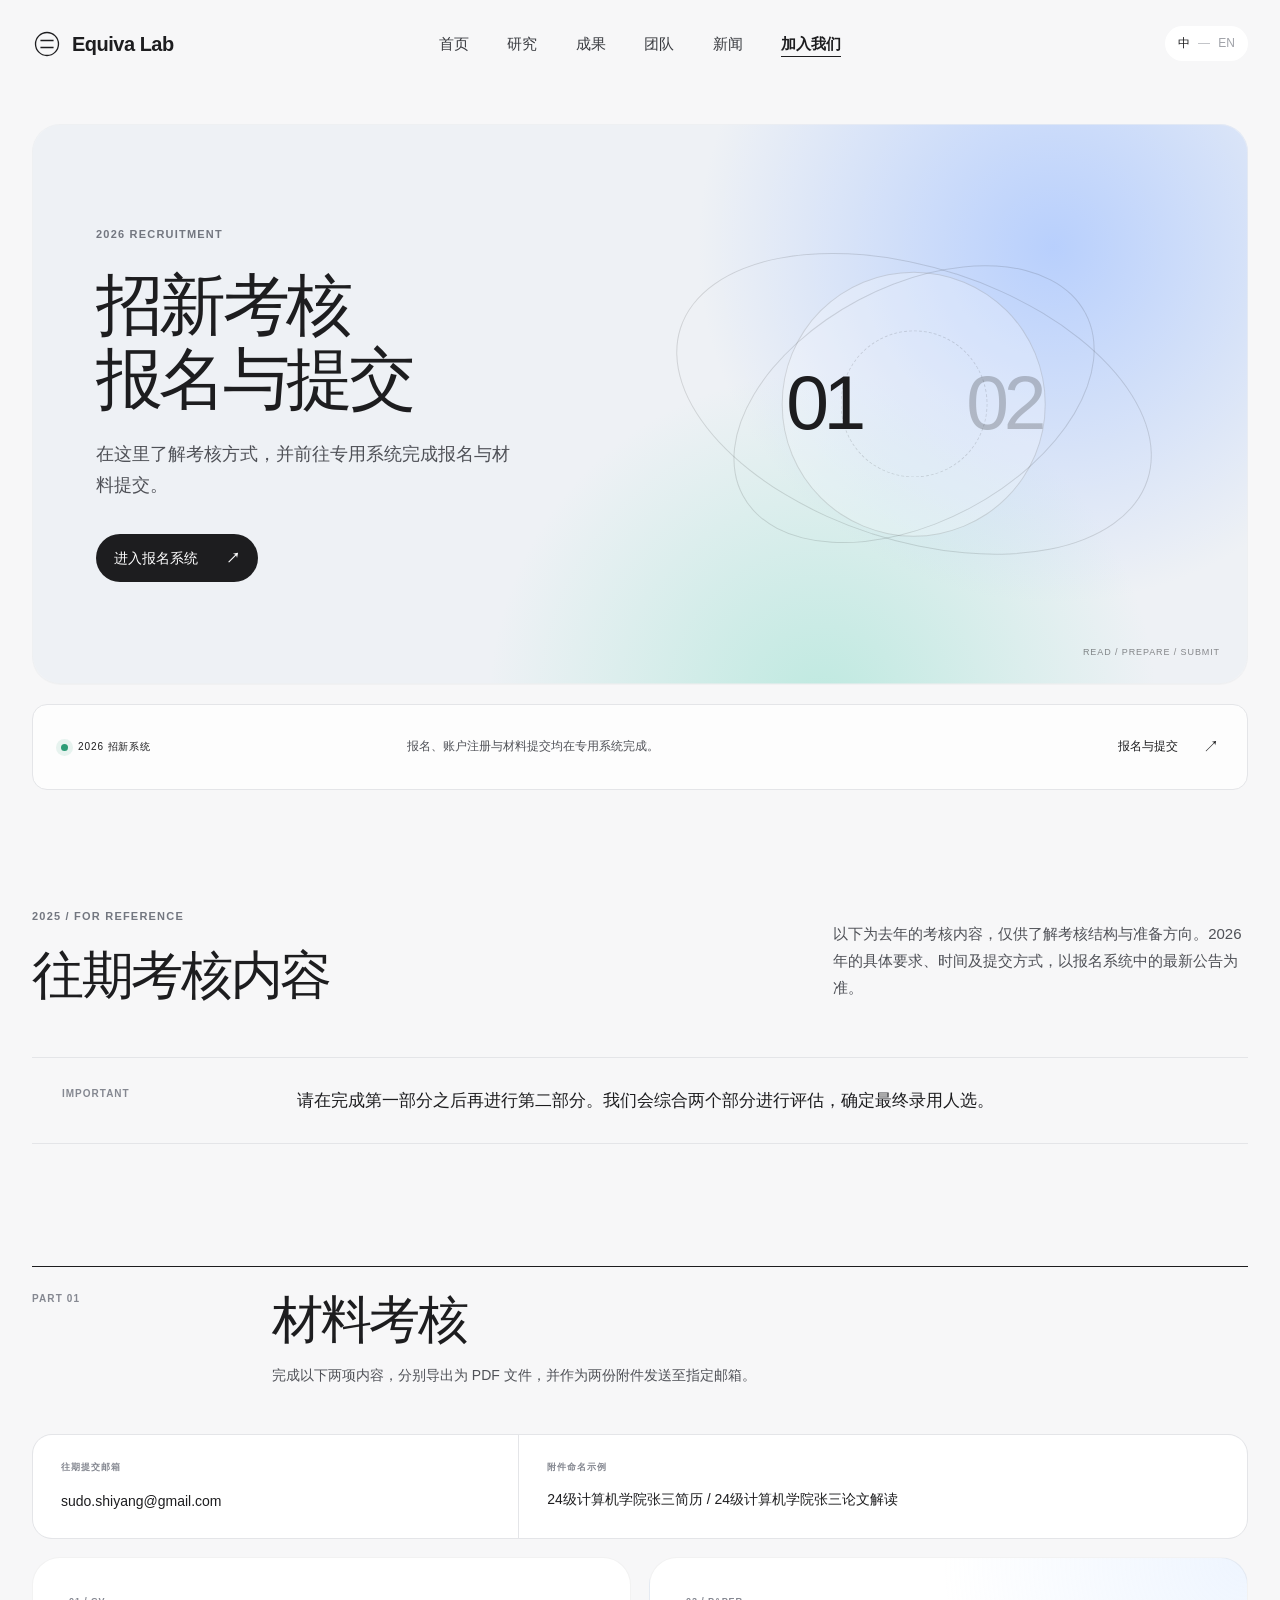
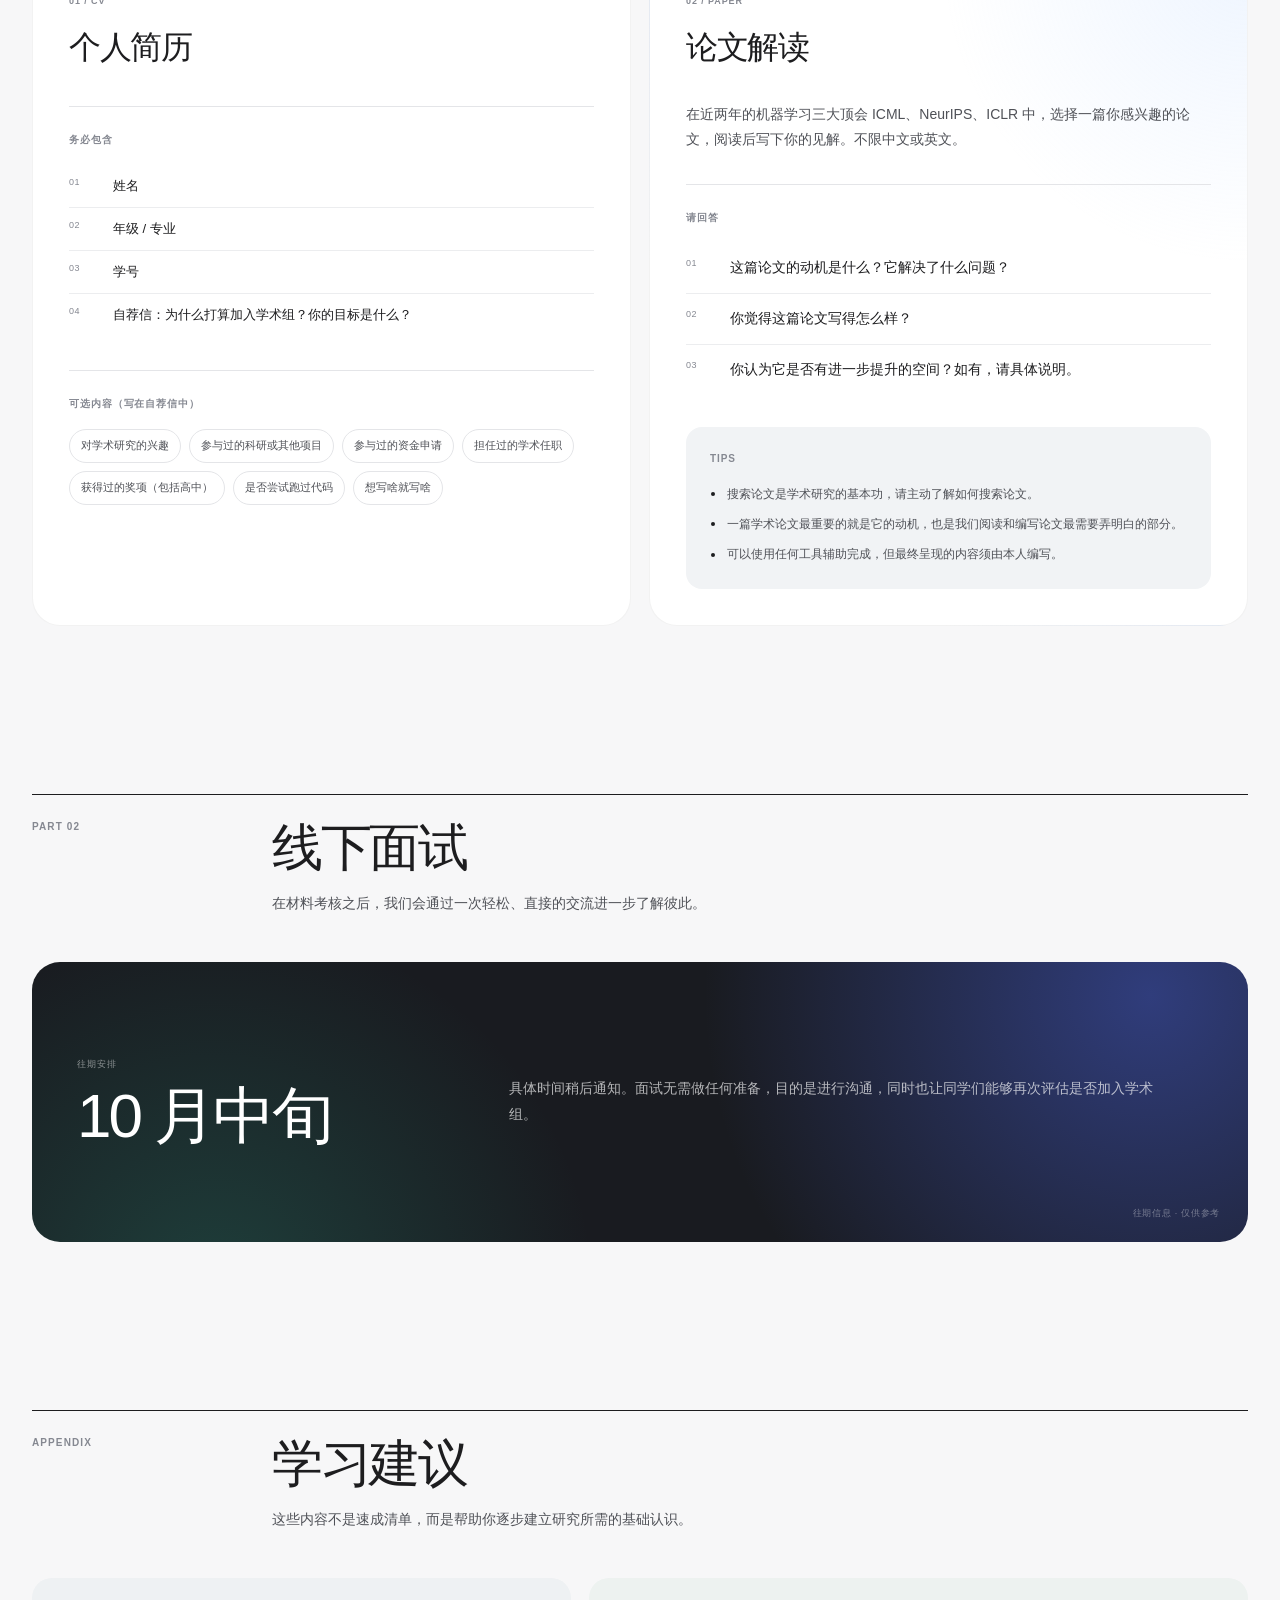
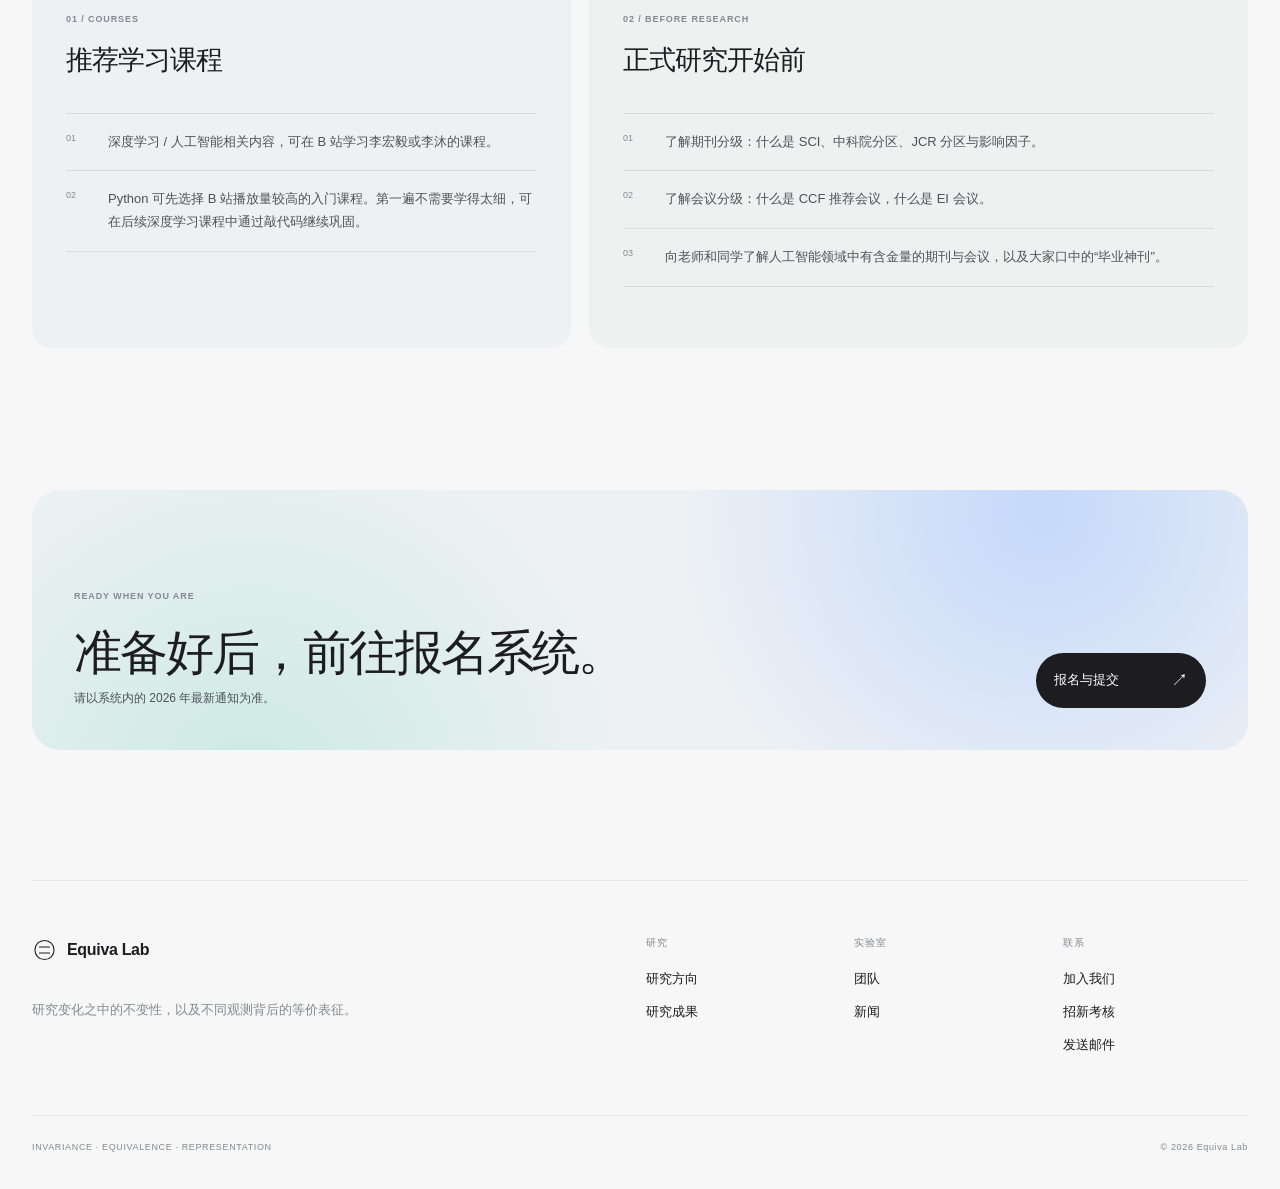
==== assessment.html @ f7595122 "Add recruitment assessment and submission portal" ====
<!doctype html>
<html lang="zh-CN">
  <head>
    <meta charset="UTF-8" />
    <meta name="viewport" content="width=device-width, initial-scale=1.0" />
    <meta name="description" content="Equiva Lab 2026 招新考核说明、报名与材料提交入口。" />
    <meta name="theme-color" content="#f7f7f8" />
    <title>招新考核 — Equiva Lab</title>
    <link rel="icon" href="assets/favicon.svg" type="image/svg+xml" />
    <link rel="stylesheet" href="styles.css" />
    <noscript><style>.reveal{opacity:1!important;transform:none!important}</style></noscript>
  </head>
  <body data-page="join">
    <a class="skip-link" href="#main">跳至主要内容</a>
    <header class="site-header" data-header>
      <a class="brand" href="index.html" aria-label="Equiva Lab 首页"><svg class="brand-mark" viewBox="0 0 32 32" aria-hidden="true"><circle cx="16" cy="16" r="12.25"></circle><path d="M9 12.25h14M9 19.75h14"></path></svg><span>Equiva Lab</span></a>
      <button class="menu-toggle" type="button" aria-label="打开菜单" aria-expanded="false" data-menu-toggle><span></span><span></span></button>
      <nav class="site-nav" aria-label="主导航" data-nav>
        <a href="index.html" data-page-link="home" data-i18n="nav.home">首页</a><a href="index.html#research" data-page-link="research" data-i18n="nav.research">研究</a><a href="results.html" data-page-link="results" data-i18n="nav.results">成果</a><a href="team.html" data-page-link="team" data-i18n="nav.people">团队</a><a href="news.html" data-page-link="news" data-i18n="nav.news">新闻</a><a href="join.html" data-page-link="join" data-i18n="nav.join">加入我们</a>
      </nav>
      <button class="language-toggle" type="button" aria-label="Switch to English" data-language-toggle><span class="is-active">中</span><i></i><span>EN</span></button>
    </header>

    <main class="subpage assessment-page" id="main">
      <section class="page-hero page-shell assessment-hero">
        <div class="page-hero-copy reveal">
          <p class="page-kicker">2026 RECRUITMENT</p>
          <h1 class="split-title"><span data-zh="招新考核" data-en="Recruitment">招新考核</span><span data-zh="报名与提交" data-en="assessment">报名与提交</span></h1>
          <p data-zh="在这里了解考核方式，并前往专用系统完成报名与材料提交。" data-en="Review the assessment process here, then use the dedicated system to register and submit your materials.">在这里了解考核方式，并前往专用系统完成报名与材料提交。</p>
          <a class="page-primary-button assessment-primary-button" href="https://review.su-do.cn/" target="_blank" rel="noopener noreferrer"><span data-zh="进入报名系统" data-en="Open submission system">进入报名系统</span><b>↗</b></a>
        </div>
        <div class="page-hero-art assessment-art" aria-hidden="true">
          <div class="assessment-orbit"><i></i><i></i><strong>01</strong><b>02</b></div>
          <span>READ / PREPARE / SUBMIT</span>
        </div>
      </section>

      <section class="assessment-status page-shell reveal" aria-label="报名状态">
        <div><span class="status-dot" aria-hidden="true"></span><b data-zh="2026 招新系统" data-en="2026 recruitment system">2026 招新系统</b></div>
        <p data-zh="报名、账户注册与材料提交均在专用系统完成。" data-en="Registration, account creation, and material submission are handled in the dedicated system.">报名、账户注册与材料提交均在专用系统完成。</p>
        <a href="https://review.su-do.cn/" target="_blank" rel="noopener noreferrer"><span data-zh="报名与提交" data-en="Register & submit">报名与提交</span><b>↗</b></a>
      </section>

      <section class="page-section page-shell assessment-intro" id="past-assessment">
        <div class="page-section-heading reveal">
          <div>
            <p class="page-kicker">2025 / FOR REFERENCE</p>
            <h2 data-zh="往期考核内容" data-en="Previous assessment brief">往期考核内容</h2>
          </div>
          <p data-zh="以下为去年的考核内容，仅供了解考核结构与准备方向。2026 年的具体要求、时间及提交方式，以报名系统中的最新公告为准。" data-en="The brief below is from last year and is provided only as a reference for the structure and preparation. For 2026 requirements, dates, and submission methods, follow the latest notice in the submission system.">以下为去年的考核内容，仅供了解考核结构与准备方向。2026 年的具体要求、时间及提交方式，以报名系统中的最新公告为准。</p>
        </div>
        <div class="assessment-note reveal">
          <span>IMPORTANT</span>
          <p data-zh="请在完成第一部分之后再进行第二部分。我们会综合两个部分进行评估，确定最终录用人选。" data-en="Please complete Part I before proceeding to Part II. We will assess both parts together to determine the final admissions.">请在完成第一部分之后再进行第二部分。我们会综合两个部分进行评估，确定最终录用人选。</p>
        </div>
      </section>

      <section class="assessment-part page-shell" aria-labelledby="part-one-title">
        <header class="assessment-part-heading reveal">
          <span>PART 01</span>
          <div>
            <h2 id="part-one-title" data-zh="材料考核" data-en="Written materials">材料考核</h2>
            <p data-zh="完成以下两项内容，分别导出为 PDF 文件，并作为两份附件发送至指定邮箱。" data-en="Complete both items, export each as a PDF, and send them as two separate attachments to the specified email address.">完成以下两项内容，分别导出为 PDF 文件，并作为两份附件发送至指定邮箱。</p>
          </div>
        </header>

        <div class="submission-spec reveal">
          <div>
            <span data-zh="往期提交邮箱" data-en="Previous submission email">往期提交邮箱</span>
            <a href="mailto:sudo.shiyang@gmail.com">sudo.shiyang@gmail.com</a>
          </div>
          <div>
            <span data-zh="附件命名示例" data-en="Example filenames">附件命名示例</span>
            <p data-zh="24级计算机学院张三简历 / 24级计算机学院张三论文解读" data-en="Class of 2024 · School of Computer Science · Zhang San · CV / Paper Review">24级计算机学院张三简历 / 24级计算机学院张三论文解读</p>
          </div>
        </div>

        <div class="assessment-card-grid">
          <article class="assessment-card reveal">
            <header><span>01 / CV</span><h3 data-zh="个人简历" data-en="Curriculum vitae">个人简历</h3></header>
            <div class="assessment-card-section">
              <h4 data-zh="务必包含" data-en="Required">务必包含</h4>
              <ol class="numbered-list">
                <li><span>01</span><p data-zh="姓名" data-en="Name">姓名</p></li>
                <li><span>02</span><p data-zh="年级 / 专业" data-en="Year / Major">年级 / 专业</p></li>
                <li><span>03</span><p data-zh="学号" data-en="Student ID">学号</p></li>
                <li><span>04</span><p data-zh="自荐信：为什么打算加入学术组？你的目标是什么？" data-en="Personal statement: Why do you want to join the research group, and what is your goal?">自荐信：为什么打算加入学术组？你的目标是什么？</p></li>
              </ol>
            </div>
            <div class="assessment-card-section optional-section">
              <h4 data-zh="可选内容（写在自荐信中）" data-en="Optional topics for the statement">可选内容（写在自荐信中）</h4>
              <ul class="compact-list">
                <li data-zh="对学术研究的兴趣" data-en="Your interest in academic research">对学术研究的兴趣</li>
                <li data-zh="参与过的科研或其他项目" data-en="Research or other projects you have joined">参与过的科研或其他项目</li>
                <li data-zh="参与过的资金申请" data-en="Funding applications you have participated in">参与过的资金申请</li>
                <li data-zh="担任过的学术任职" data-en="Academic roles you have held">担任过的学术任职</li>
                <li data-zh="获得过的奖项（包括高中）" data-en="Awards received, including in high school">获得过的奖项（包括高中）</li>
                <li data-zh="是否尝试跑过代码" data-en="Whether you have tried running code">是否尝试跑过代码</li>
                <li data-zh="想写啥就写啥" data-en="Anything else you would like to add">想写啥就写啥</li>
              </ul>
            </div>
          </article>

          <article class="assessment-card assessment-card-paper reveal">
            <header><span>02 / PAPER</span><h3 data-zh="论文解读" data-en="Paper review">论文解读</h3></header>
            <p class="assessment-lead" data-zh="在近两年的机器学习三大顶会 ICML、NeurIPS、ICLR 中，选择一篇你感兴趣的论文，阅读后写下你的见解。不限中文或英文。" data-en="Choose a paper that interests you from ICML, NeurIPS, or ICLR within the past two years. Read it and write your own reflections in either Chinese or English.">在近两年的机器学习三大顶会 ICML、NeurIPS、ICLR 中，选择一篇你感兴趣的论文，阅读后写下你的见解。不限中文或英文。</p>
            <div class="assessment-card-section">
              <h4 data-zh="请回答" data-en="Questions to address">请回答</h4>
              <ol class="numbered-list questions-list">
                <li><span>01</span><p data-zh="这篇论文的动机是什么？它解决了什么问题？" data-en="What motivates the paper, and what problem does it address?">这篇论文的动机是什么？它解决了什么问题？</p></li>
                <li><span>02</span><p data-zh="你觉得这篇论文写得怎么样？" data-en="How well do you think the paper is written?">你觉得这篇论文写得怎么样？</p></li>
                <li><span>03</span><p data-zh="你认为它是否有进一步提升的空间？如有，请具体说明。" data-en="Do you see room for further improvement? If so, explain.">你认为它是否有进一步提升的空间？如有，请具体说明。</p></li>
              </ol>
            </div>
            <div class="assessment-tips">
              <h4>TIPS</h4>
              <ul class="plain-list">
                <li data-zh="搜索论文是学术研究的基本功，请主动了解如何搜索论文。" data-en="Literature search is a fundamental research skill; learn how to find papers effectively.">搜索论文是学术研究的基本功，请主动了解如何搜索论文。</li>
                <li data-zh="一篇学术论文最重要的就是它的动机，也是我们阅读和编写论文最需要弄明白的部分。" data-en="Motivation is the most important part of a paper and should be understood clearly when reading and writing.">一篇学术论文最重要的就是它的动机，也是我们阅读和编写论文最需要弄明白的部分。</li>
                <li data-zh="可以使用任何工具辅助完成，但最终呈现的内容须由本人编写。" data-en="You may use any tools for assistance, but the final submitted content must be written by you.">可以使用任何工具辅助完成，但最终呈现的内容须由本人编写。</li>
              </ul>
            </div>
          </article>
        </div>
      </section>

      <section class="assessment-part interview-part page-shell" aria-labelledby="part-two-title">
        <header class="assessment-part-heading reveal">
          <span>PART 02</span>
          <div>
            <h2 id="part-two-title" data-zh="线下面试" data-en="In-person interview">线下面试</h2>
            <p data-zh="在材料考核之后，我们会通过一次轻松、直接的交流进一步了解彼此。" data-en="After the written assessment, we will get to know each other through a relaxed and direct conversation.">在材料考核之后，我们会通过一次轻松、直接的交流进一步了解彼此。</p>
          </div>
        </header>
        <div class="interview-panel reveal">
          <div class="interview-time"><span data-zh="往期安排" data-en="Previous schedule">往期安排</span><strong data-zh="10 月中旬" data-en="Mid-October">10 月中旬</strong></div>
          <p data-zh="具体时间稍后通知。面试无需做任何准备，目的是进行沟通，同时也让同学们能够再次评估是否加入学术组。" data-en="The exact time was announced later. No preparation was required; the goal was to have a conversation and allow applicants to reconsider whether the research group was right for them.">具体时间稍后通知。面试无需做任何准备，目的是进行沟通，同时也让同学们能够再次评估是否加入学术组。</p>
          <span class="reference-tag" data-zh="往期信息 · 仅供参考" data-en="Previous information · For reference only">往期信息 · 仅供参考</span>
        </div>
      </section>

      <section class="assessment-part appendix-part page-shell" aria-labelledby="appendix-title">
        <header class="assessment-part-heading reveal">
          <span>APPENDIX</span>
          <div>
            <h2 id="appendix-title" data-zh="学习建议" data-en="Learning suggestions">学习建议</h2>
            <p data-zh="这些内容不是速成清单，而是帮助你逐步建立研究所需的基础认识。" data-en="These are not a crash-course checklist, but suggestions for gradually building the foundations needed for research.">这些内容不是速成清单，而是帮助你逐步建立研究所需的基础认识。</p>
          </div>
        </header>
        <div class="appendix-grid">
          <article class="appendix-card reveal">
            <span>01 / COURSES</span>
            <h3 data-zh="推荐学习课程" data-en="Recommended courses">推荐学习课程</h3>
            <ol>
              <li><b>01</b><p data-zh="深度学习 / 人工智能相关内容，可在 B 站学习李宏毅或李沐的课程。" data-en="For deep learning and AI, consider courses by Hung-yi Lee or Mu Li on Bilibili.">深度学习 / 人工智能相关内容，可在 B 站学习李宏毅或李沐的课程。</p></li>
              <li><b>02</b><p data-zh="Python 可先选择 B 站播放量较高的入门课程。第一遍不需要学得太细，可在后续深度学习课程中通过敲代码继续巩固。" data-en="For Python, start with a popular introductory course on Bilibili. You do not need every detail on the first pass; reinforce it later by coding alongside a deep learning course.">Python 可先选择 B 站播放量较高的入门课程。第一遍不需要学得太细，可在后续深度学习课程中通过敲代码继续巩固。</p></li>
            </ol>
          </article>
          <article class="appendix-card reveal">
            <span>02 / BEFORE RESEARCH</span>
            <h3 data-zh="正式研究开始前" data-en="Before starting research">正式研究开始前</h3>
            <ol>
              <li><b>01</b><p data-zh="了解期刊分级：什么是 SCI、中科院分区、JCR 分区与影响因子。" data-en="Learn journal classifications: SCI, CAS journal ranking, JCR quartiles, and impact factor.">了解期刊分级：什么是 SCI、中科院分区、JCR 分区与影响因子。</p></li>
              <li><b>02</b><p data-zh="了解会议分级：什么是 CCF 推荐会议，什么是 EI 会议。" data-en="Learn conference classifications: CCF-recommended conferences and EI-indexed conferences.">了解会议分级：什么是 CCF 推荐会议，什么是 EI 会议。</p></li>
              <li><b>03</b><p data-zh="向老师和同学了解人工智能领域中有含金量的期刊与会议，以及大家口中的“毕业神刊”。" data-en="Ask teachers and peers which AI journals and conferences are considered substantive, and understand what people informally call easy publication venues.">向老师和同学了解人工智能领域中有含金量的期刊与会议，以及大家口中的“毕业神刊”。</p></li>
            </ol>
          </article>
        </div>
      </section>

      <section class="assessment-final page-shell reveal">
        <div>
          <span>READY WHEN YOU ARE</span>
          <h2 data-zh="准备好后，前往报名系统。" data-en="When ready, continue to the submission system.">准备好后，前往报名系统。</h2>
          <p data-zh="请以系统内的 2026 年最新通知为准。" data-en="Please follow the latest 2026 notice in the system.">请以系统内的 2026 年最新通知为准。</p>
        </div>
        <a href="https://review.su-do.cn/" target="_blank" rel="noopener noreferrer"><span data-zh="报名与提交" data-en="Register & submit">报名与提交</span><b>↗</b></a>
      </section>
    </main>

    <footer class="site-footer subpage-footer" data-site-footer></footer>
    <script src="app.js"></script>
  </body>
</html>
---- styles.css ----
:root {
  --page: #f7f7f8;
  --surface: #ffffff;
  --surface-soft: #f0f2f4;
  --ink: #1d1d1f;
  --text: #4f5157;
  --muted: #858891;
  --line: #e4e5e8;
  --blue: #3c56f4;
  --max-width: 1280px;
  --radius-lg: 28px;
  --radius-md: 20px;
  --card-border: rgba(29, 29, 31, 0.055);
  --card-shadow: 0 18px 48px rgba(43, 55, 73, 0.08);
  --header-height: 88px;
  --ease: cubic-bezier(0.22, 1, 0.36, 1);
}

* {
  box-sizing: border-box;
}

html {
  scroll-behavior: smooth;
  background: var(--page);
}

body {
  margin: 0;
  overflow-x: hidden;
  color: var(--ink);
  background: var(--page);
  font-family: Inter, "Helvetica Neue", "PingFang SC", "PingFang TC", "Microsoft YaHei", sans-serif;
  font-size: 16px;
  font-weight: 400;
  line-height: 1.6;
  font-feature-settings: "kern" 1;
  -webkit-font-smoothing: antialiased;
}

body.menu-open {
  overflow: hidden;
}

::selection {
  color: #fff;
  background: var(--blue);
}

a {
  color: inherit;
  text-decoration: none;
}

button {
  color: inherit;
  font: inherit;
}

[id] {
  scroll-margin-top: 76px;
}

.skip-link {
  position: fixed;
  z-index: 1000;
  top: 12px;
  left: 12px;
  padding: 9px 14px;
  border-radius: 8px;
  color: #fff;
  background: var(--ink);
  transform: translateY(-160%);
  transition: transform 0.2s ease;
}

.skip-link:focus {
  transform: translateY(0);
}

.site-header {
  position: fixed;
  z-index: 100;
  top: 0;
  left: 0;
  width: 100%;
  height: var(--header-height);
  display: grid;
  grid-template-columns: 1fr auto 1fr;
  align-items: center;
  padding-inline: max(32px, calc((100vw - var(--max-width)) / 2));
  border-bottom: 1px solid transparent;
  transition: height 0.3s ease, background 0.3s ease, border-color 0.3s ease;
}

.site-header.is-scrolled {
  height: 72px;
  border-color: rgba(228, 229, 232, 0.8);
  background: rgba(247, 247, 248, 0.9);
  backdrop-filter: blur(18px);
}

.brand {
  justify-self: start;
  display: inline-flex;
  align-items: center;
  gap: 10px;
  font-size: 20px;
  font-weight: 600;
  letter-spacing: -0.025em;
}

.brand-mark {
  width: 30px;
  height: 30px;
  fill: none;
  stroke: currentColor;
  stroke-width: 1.4;
  transition: transform 0.55s var(--ease);
}

.brand:hover .brand-mark {
  transform: rotate(180deg);
}

.site-nav {
  justify-self: center;
  display: flex;
  align-items: center;
  gap: clamp(28px, 3vw, 48px);
}

.site-nav a {
  position: relative;
  padding: 9px 0;
  color: #383a3f;
  font-size: 15px;
  line-height: 1;
}

.site-nav a::after {
  position: absolute;
  right: 0;
  bottom: 3px;
  left: 0;
  height: 1px;
  background: currentColor;
  content: "";
  transform: scaleX(0);
  transform-origin: right;
  transition: transform 0.35s var(--ease);
}

.site-nav a:hover::after,
.site-nav a:focus-visible::after {
  transform: scaleX(1);
  transform-origin: left;
}

.site-nav a.is-active {
  color: var(--ink);
  font-weight: 600;
}

.site-nav a.is-active::after {
  transform: scaleX(1);
  transform-origin: left;
}

.language-toggle {
  justify-self: end;
  display: flex;
  align-items: center;
  gap: 8px;
  padding: 8px 13px;
  border: 0;
  border-radius: 999px;
  background: #fff;
  cursor: pointer;
  font-size: 12px;
}

.language-toggle span {
  color: #a1a3a9;
  transition: color 0.2s ease;
}

.language-toggle span.is-active {
  color: var(--ink);
}

.language-toggle i {
  width: 12px;
  height: 1px;
  background: #c3c5c9;
}

.menu-toggle {
  display: none;
}

.hero {
  position: relative;
  width: min(calc(100% - 64px), var(--max-width));
  min-height: 640px;
  display: grid;
  margin: 0 auto;
  padding-top: calc(var(--header-height) + 36px);
}

.hero-copy,
.hero-visual {
  grid-area: 1 / 1;
}

.hero-copy {
  z-index: 3;
  width: 50%;
  align-self: center;
  padding: 68px 0 58px 64px;
}

.hero-visual {
  position: relative;
  min-height: 560px;
  overflow: hidden;
  border-radius: var(--radius-lg);
  background:
    radial-gradient(circle at var(--mx, 82%) var(--my, 18%), rgba(172, 205, 255, 0.76), transparent 34%),
    radial-gradient(circle at 63% 78%, rgba(177, 246, 228, 0.72), transparent 32%),
    linear-gradient(125deg, #edf1f5 0%, #e8eef5 44%, #dfe8f4 100%);
  box-shadow: inset 0 0 0 1px rgba(255, 255, 255, 0.46);
}

.hero-visual::before {
  position: absolute;
  z-index: 0;
  top: -30%;
  right: -10%;
  width: 58%;
  aspect-ratio: 1;
  border: 1px solid rgba(255, 255, 255, 0.7);
  border-radius: 28%;
  box-shadow: 0 0 80px rgba(118, 173, 255, 0.2);
  content: "";
  transform: rotate(28deg);
}

.hero-visual::after {
  position: absolute;
  z-index: 0;
  right: 10%;
  bottom: -38%;
  width: 48%;
  aspect-ratio: 1;
  border-radius: 50%;
  background: rgba(255, 255, 255, 0.28);
  filter: blur(2px);
  content: "";
}

.eyebrow,
.section-index {
  margin: 0;
  color: #6f737b;
  font-size: 12px;
  font-weight: 600;
  letter-spacing: 0.11em;
}

.hero-title {
  max-width: 610px;
  margin: 24px 0 0;
  font-size: clamp(48px, 4.5vw, 64px);
  font-weight: 500;
  letter-spacing: -0.05em;
  line-height: 1.12;
}

.hero-title span,
.display-heading span,
.contact h2 span {
  font-weight: inherit;
}

.hero-intro {
  max-width: 500px;
  margin: 26px 0 0;
  color: var(--text);
  font-size: 18px;
  line-height: 1.7;
}

.hero-actions {
  margin-top: 34px;
}

.text-link {
  display: inline-flex;
  align-items: center;
  gap: 22px;
  font-size: 14px;
  font-weight: 500;
}

.text-link svg {
  width: 18px;
  fill: none;
  stroke: currentColor;
  stroke-width: 1.4;
  transition: transform 0.35s var(--ease);
}

.text-link:hover svg {
  transform: translateX(4px);
}

.hero .text-link {
  min-width: 172px;
  justify-content: space-between;
  padding: 14px 20px;
  border-radius: 999px;
  color: #fff;
  background: var(--ink);
  transition: transform 0.3s var(--ease), background 0.3s ease;
}

.hero .text-link:hover {
  background: #32343a;
  transform: translateY(-2px);
}

#equivalence-canvas {
  position: absolute;
  z-index: 1;
  inset: 0 0 0 43%;
  width: 57%;
  height: 100%;
}

.visual-axis {
  position: absolute;
  z-index: 2;
  top: 30px;
  display: flex;
  align-items: center;
  gap: 9px;
  color: rgba(29, 29, 31, 0.55);
  font-size: 9px;
  letter-spacing: 0.08em;
}

.visual-axis i {
  display: block;
  width: 22px;
  height: 1px;
  background: currentColor;
}

.axis-left { left: 54%; }
.axis-right { right: 28px; }

.visual-core {
  position: absolute;
  z-index: 2;
  top: 51%;
  left: 72%;
  width: 142px;
  aspect-ratio: 1;
  display: flex;
  flex-direction: column;
  align-items: center;
  justify-content: center;
  gap: 8px;
  border: 1px solid rgba(29, 29, 31, 0.18);
  border-radius: 50%;
  background: rgba(255, 255, 255, 0.72);
  box-shadow: 0 12px 40px rgba(62, 79, 103, 0.08);
  transform: translate(-50%, -50%);
  backdrop-filter: blur(12px);
}

.visual-core::before {
  position: absolute;
  inset: 8px;
  border: 1px dashed rgba(29, 29, 31, 0.13);
  border-radius: inherit;
  content: "";
  animation: rotate 24s linear infinite;
}

.core-symbol {
  font-size: 45px;
  font-weight: 300;
  line-height: 0.75;
}

.core-label {
  font-size: 8px;
  letter-spacing: 0.14em;
}

.visual-caption {
  position: absolute;
  z-index: 2;
  right: 25px;
  bottom: 22px;
  left: 53%;
  display: flex;
  justify-content: space-between;
  color: rgba(29, 29, 31, 0.52);
  font-size: 10px;
}

.scroll-cue {
  display: none;
}

.section-pad {
  width: min(calc(100% - 64px), var(--max-width));
  margin-right: auto;
  margin-left: auto;
  padding: 112px 0;
}

.statement-grid {
  display: grid;
  grid-template-columns: 1.25fr 0.75fr;
  gap: clamp(64px, 9vw, 150px);
  align-items: end;
  margin-top: 60px;
}

.display-heading {
  max-width: 820px;
  margin: 0;
  font-size: clamp(40px, 4.2vw, 56px);
  font-weight: 500;
  letter-spacing: -0.045em;
  line-height: 1.2;
}

.statement-copy {
  max-width: 500px;
}

.statement-copy p,
.research-intro,
.people-copy > p {
  margin: 0 0 18px;
  color: var(--text);
  font-size: 16px;
  line-height: 1.8;
}

.principle-row {
  display: grid;
  grid-template-columns: repeat(3, 1fr);
  gap: 18px;
  margin-top: 72px;
}

.principle-row > div {
  min-height: 156px;
  display: flex;
  flex-direction: column;
  justify-content: space-between;
  padding: 24px;
  border: 1px solid var(--card-border);
  border-radius: var(--radius-md);
  background: var(--surface);
  transition: transform 0.35s var(--ease), box-shadow 0.35s var(--ease);
}

.principle-row > div:hover {
  box-shadow: 0 12px 32px rgba(43, 55, 73, 0.055);
  transform: translateY(-3px);
}

.principle-row span {
  color: var(--muted);
  font-size: 12px;
}

.principle-row strong {
  font-size: 21px;
  font-weight: 500;
  letter-spacing: -0.025em;
}

.research {
  padding: 72px 64px 64px;
  border-radius: var(--radius-lg);
  color: var(--ink);
  background:
    radial-gradient(circle at 100% 0%, rgba(199, 221, 255, 0.58), transparent 30%),
    linear-gradient(145deg, #edf1f5, #f1f4f6 58%, #e7f0f1);
}

.section-index.light,
.display-heading.light {
  color: inherit;
}

.research-head {
  display: grid;
  grid-template-columns: 1.25fr 0.75fr;
  gap: clamp(64px, 9vw, 150px);
  align-items: end;
  margin: 54px 0 52px;
}

.research-intro {
  margin-bottom: 5px;
}

.research-list {
  display: grid;
  grid-template-columns: repeat(3, 1fr);
  gap: 18px;
}

.research-item {
  position: relative;
  min-height: 390px;
  display: flex;
  flex-direction: column;
  padding: 28px;
  overflow: hidden;
  border: 1px solid var(--card-border);
  border-radius: var(--radius-md);
  outline: none;
  background: rgba(255, 255, 255, 0.9);
  box-shadow: 0 1px 0 rgba(29, 29, 31, 0.03);
  transition: transform 0.38s var(--ease), box-shadow 0.38s var(--ease);
}

.research-item:nth-child(1) {
  background: linear-gradient(145deg, rgba(255, 255, 255, 0.98), #f0f4fa);
}

.research-item:nth-child(2) {
  background: linear-gradient(145deg, rgba(255, 255, 255, 0.98), #edf6f4);
}

.research-item:nth-child(3) {
  background: linear-gradient(145deg, rgba(255, 255, 255, 0.98), #f5f1ed);
}

.research-item::after {
  position: absolute;
  right: -74px;
  bottom: -92px;
  width: 210px;
  aspect-ratio: 1;
  border: 1px solid rgba(80, 91, 108, 0.08);
  border-radius: 50%;
  content: "";
  transition: transform 0.7s var(--ease);
}

.research-item:hover::after {
  transform: scale(1.14);
}

.research-item > *:not(.research-glyph) {
  position: relative;
  z-index: 1;
}

.research-item:hover,
.research-item:focus-visible {
  box-shadow: 0 16px 42px rgba(53, 69, 91, 0.09);
  transform: translateY(-5px);
}

.research-number {
  color: var(--muted);
  font-size: 11px;
  letter-spacing: 0.08em;
}

.research-name {
  margin-top: 46px;
}

.research-name h3 {
  margin: 0 0 8px;
  font-size: 26px;
  font-weight: 500;
  letter-spacing: -0.035em;
  line-height: 1.35;
}

.research-name p {
  margin: 0;
  color: var(--muted);
  font-size: 12px;
  line-height: 1.5;
}

.research-desc {
  max-width: 320px;
  margin: 24px 0 0;
  color: var(--text);
  font-size: 14px;
  line-height: 1.75;
}

.research-glyph {
  position: absolute;
  z-index: 1;
  right: 26px;
  bottom: 24px;
  width: 68px;
  height: 68px;
  color: #777d88;
  transition: transform 0.6s var(--ease);
}

.research-item:hover .research-glyph {
  transform: rotate(22deg);
}

.glyph-orbit {
  border: 1px solid currentColor;
  border-radius: 50%;
}

.glyph-orbit::before {
  position: absolute;
  inset: 10px;
  border: 1px solid currentColor;
  border-radius: 50%;
  content: "";
}

.glyph-orbit i {
  position: absolute;
  top: 50%;
  left: 50%;
  width: 5px;
  height: 5px;
  border-radius: 50%;
  background: currentColor;
}

.glyph-orbit i:nth-child(1) { transform: translate(-30px, -2px); }
.glyph-orbit i:nth-child(2) { transform: translate(25px, -2px); }
.glyph-orbit i:nth-child(3) { transform: translate(-2px, 25px); }
.glyph-equal { display: flex; flex-direction: column; justify-content: center; gap: 13px; }
.glyph-equal i { display: block; width: 100%; height: 1px; background: currentColor; }
.glyph-nodes { position: absolute; }
.glyph-nodes::before,
.glyph-nodes::after,
.glyph-nodes b { position: absolute; height: 1px; background: currentColor; content: ""; transform-origin: left; }
.glyph-nodes::before { top: 17px; left: 16px; width: 39px; transform: rotate(22deg); }
.glyph-nodes::after { top: 18px; left: 16px; width: 40px; transform: rotate(83deg); }
.glyph-nodes b { top: 32px; left: 52px; width: 28px; transform: rotate(134deg); }
.glyph-nodes i { position: absolute; width: 9px; height: 9px; border: 1px solid currentColor; border-radius: 50%; }
.glyph-nodes i:nth-child(1) { top: 11px; left: 8px; }
.glyph-nodes i:nth-child(2) { top: 23px; right: 0; }
.glyph-nodes i:nth-child(3) { bottom: 2px; left: 18px; background: currentColor; }

.ideas-header {
  display: grid;
  grid-template-columns: 1.25fr 0.75fr;
  gap: clamp(64px, 9vw, 150px);
  align-items: end;
  margin: 56px 0 48px;
}

.ideas-header > p {
  margin: 0 0 8px;
  color: var(--muted);
  font-size: 15px;
}

.question-grid {
  display: grid;
  grid-template-columns: repeat(3, 1fr);
  gap: 18px;
}

.question-card {
  position: relative;
  min-height: 390px;
  display: flex;
  flex-direction: column;
  justify-content: space-between;
  padding: 28px;
  overflow: hidden;
  border: 1px solid var(--card-border);
  border-radius: var(--radius-md);
  transition: transform 0.38s var(--ease), box-shadow 0.38s var(--ease);
}

.question-card::before {
  position: absolute;
  top: -90px;
  right: -70px;
  width: 190px;
  aspect-ratio: 1;
  border-radius: 50%;
  background: rgba(255, 255, 255, 0.28);
  content: "";
  filter: blur(1px);
  transition: transform 0.6s var(--ease);
}

.question-card:hover::before {
  transform: translate(-8px, 8px) scale(1.08);
}

.question-card > * {
  position: relative;
  z-index: 1;
}

.question-card:nth-child(1) { background: #eceff9; }
.question-card:nth-child(2) { background: #eaf3f2; }
.question-card:nth-child(3) { background: #f0efed; }

.question-card:hover {
  box-shadow: 0 16px 40px rgba(49, 58, 78, 0.08);
  transform: translateY(-5px);
}

.card-top {
  display: flex;
  justify-content: space-between;
  color: var(--muted);
  font-size: 11px;
  letter-spacing: 0.08em;
}

.card-mark {
  font-size: 18px;
  transition: transform 0.35s var(--ease);
}

.question-card:hover .card-mark {
  transform: translate(3px, -3px);
}

.question-card h3 {
  max-width: 350px;
  margin: auto 0;
  font-size: 25px;
  font-weight: 500;
  letter-spacing: -0.035em;
  line-height: 1.5;
}

.question-card > p {
  margin: 0;
  color: var(--muted);
  font-size: 12px;
}

.publication-link {
  display: grid;
  grid-template-columns: 1fr auto;
  align-items: center;
  margin-top: 18px;
  padding: 24px 26px;
  border-radius: 14px;
  background: var(--surface);
  font-size: 14px;
  font-weight: 500;
}

.publication-arrow {
  font-size: 18px;
  transition: transform 0.35s var(--ease);
}

.publication-link:hover .publication-arrow {
  transform: translate(3px, -3px);
}

.people {
  padding: 72px 64px 64px;
  border-radius: var(--radius-lg);
  color: var(--ink);
  background: var(--surface);
}

.people-layout {
  display: grid;
  grid-template-columns: 1.25fr 0.75fr;
  gap: clamp(64px, 9vw, 150px);
  align-items: end;
  margin: 56px 0 64px;
}

.people-copy > p {
  color: var(--text);
}

.light-link {
  margin-top: 20px;
  color: var(--ink);
}

.values-strip {
  display: grid;
  grid-template-columns: repeat(3, 1fr);
  gap: 16px;
}

.values-strip div {
  min-height: 164px;
  display: flex;
  flex-direction: column;
  justify-content: space-between;
  padding: 24px;
  border: 1px solid transparent;
  border-radius: 16px;
  background: var(--surface-soft);
  transition: border-color 0.3s ease, background 0.3s ease, transform 0.35s var(--ease);
}

.values-strip div:hover {
  border-color: var(--line);
  background: #fff;
  transform: translateY(-3px);
}

.values-strip span {
  color: var(--muted);
  font-size: 10px;
  letter-spacing: 0.09em;
}

.values-strip strong {
  font-size: 22px;
  font-weight: 500;
  letter-spacing: -0.03em;
}

.contact {
  position: relative;
  min-height: 480px;
  display: flex;
  flex-direction: column;
  align-items: flex-start;
  justify-content: center;
  overflow: hidden;
  margin-top: 112px;
  margin-bottom: 70px;
  padding: 72px 64px;
  border-radius: var(--radius-lg);
  color: #fff;
  text-align: left;
  background:
    radial-gradient(circle at 85% 20%, rgba(91, 119, 255, 0.45), transparent 34%),
    radial-gradient(circle at 62% 110%, rgba(79, 212, 190, 0.3), transparent 38%),
    #17191d;
}

.contact::after {
  position: absolute;
  z-index: 1;
  top: 50%;
  right: 9%;
  color: rgba(255, 255, 255, 0.055);
  content: "≡";
  font-size: clamp(140px, 18vw, 260px);
  font-weight: 300;
  line-height: 1;
  transform: translateY(-54%);
}

.contact > *:not(.contact-orbit) {
  position: relative;
  z-index: 2;
}

.contact .eyebrow {
  color: rgba(255, 255, 255, 0.6);
}

.contact h2 {
  max-width: 760px;
  margin: 25px 0 24px;
  font-size: clamp(42px, 4.8vw, 64px);
  font-weight: 500;
  letter-spacing: -0.05em;
  line-height: 1.15;
}

.contact-note {
  max-width: 570px;
  margin: 0;
  color: rgba(255, 255, 255, 0.68);
  font-size: 15px;
  line-height: 1.8;
}

.contact-button {
  min-width: 170px;
  display: flex;
  justify-content: space-between;
  margin-top: 34px;
  padding: 14px 18px;
  border-radius: 999px;
  color: var(--ink);
  background: #fff;
  font-size: 14px;
  font-weight: 500;
  transition: transform 0.3s var(--ease), background 0.3s ease;
}

.contact-button:hover {
  background: #f0f2f5;
  transform: translateY(-2px);
}

.contact-button span:last-child {
  transition: transform 0.35s var(--ease);
}

.contact-button:hover span:last-child {
  transform: translate(3px, -3px);
}

.contact-orbit {
  position: absolute;
  z-index: 1;
  top: 50%;
  right: -4%;
  border: 1px solid rgba(255, 255, 255, 0.12);
  border-radius: 50%;
  pointer-events: none;
}

.orbit-a {
  width: 50%;
  aspect-ratio: 1.8;
  transform: translateY(-50%) rotate(14deg);
}

.orbit-b {
  right: 5%;
  width: 38%;
  aspect-ratio: 1.5;
  transform: translateY(-50%) rotate(-24deg);
}

.site-footer {
  width: min(calc(100% - 64px), var(--max-width));
  min-height: 120px;
  display: grid;
  grid-template-columns: 1fr auto 1fr;
  align-items: center;
  gap: 24px;
  margin: 0 auto;
  padding: 30px 0 42px;
  color: var(--muted);
  font-size: 10px;
  letter-spacing: 0.07em;
}

.footer-brand {
  color: var(--ink);
  font-size: 16px;
  letter-spacing: -0.02em;
}

.footer-brand .brand-mark {
  width: 25px;
}

.site-footer p {
  margin: 0;
}

.site-footer p:last-child {
  justify-self: end;
}

.reveal {
  opacity: 0;
  transform: translateY(18px);
  transition: opacity 0.75s var(--ease), transform 0.75s var(--ease);
}

.reveal.is-visible {
  opacity: 1;
  transform: translateY(0);
}

a:focus-visible,
button:focus-visible,
[tabindex="0"]:focus-visible {
  outline: 2px solid var(--blue);
  outline-offset: 4px;
}

.research-item.reveal:nth-child(2),
.question-card.reveal:nth-child(2) { transition-delay: 0.06s; }
.research-item.reveal:nth-child(3),
.question-card.reveal:nth-child(3) { transition-delay: 0.12s; }

@keyframes rotate {
  to { transform: rotate(360deg); }
}

@media (max-width: 1024px) {
  :root { --header-height: 76px; }

  .site-header {
    grid-template-columns: 1fr auto;
    padding-inline: 28px;
  }

  .site-nav {
    position: fixed;
    inset: 0;
    z-index: -1;
    display: flex;
    flex-direction: column;
    align-items: flex-start;
    justify-content: center;
    gap: 6px;
    padding: 90px 32px 50px;
    visibility: hidden;
    background: var(--page);
    opacity: 0;
    transition: opacity 0.35s ease, visibility 0.35s;
  }

  .site-nav a {
    font-size: clamp(30px, 6vw, 48px);
    font-weight: 600;
    letter-spacing: -0.045em;
    line-height: 1.3;
  }

  .site-nav.is-open {
    visibility: visible;
    opacity: 1;
  }

  .language-toggle {
    position: fixed;
    z-index: 102;
    right: 80px;
  }

  .menu-toggle {
    position: relative;
    z-index: 102;
    justify-self: end;
    width: 30px;
    height: 30px;
    display: block;
    padding: 0;
    border: 0;
    background: transparent;
  }

  .menu-toggle span {
    position: absolute;
    right: 0;
    width: 24px;
    height: 1px;
    background: currentColor;
    transition: transform 0.35s var(--ease), top 0.35s var(--ease);
  }

  .menu-toggle span:first-child { top: 11px; }
  .menu-toggle span:last-child { top: 18px; }
  .menu-toggle[aria-expanded="true"] span:first-child { top: 15px; transform: rotate(45deg); }
  .menu-toggle[aria-expanded="true"] span:last-child { top: 15px; transform: rotate(-45deg); }

  .hero,
  .section-pad,
  .site-footer {
    width: min(calc(100% - 48px), var(--max-width));
  }

  .hero-copy {
    width: 55%;
    padding-left: 46px;
  }

  .hero-title { font-size: 50px; }
  .visual-core { left: 73%; width: 122px; }

  .statement-grid,
  .research-head,
  .ideas-header,
  .people-layout {
    grid-template-columns: 1fr;
    gap: 30px;
  }

  .statement-copy,
  .research-intro,
  .people-copy {
    max-width: 620px;
  }

  .research {
    padding: 60px 40px 42px;
  }

  .research-list,
  .question-grid {
    grid-template-columns: 1fr;
  }

  .research-item,
  .question-card {
    min-height: 310px;
  }

  .people {
    padding: 60px 40px 42px;
  }

  .contact {
    padding: 60px 46px;
  }
}

@media (max-width: 700px) {
  .site-header {
    padding-inline: 20px;
  }

  .site-header.is-scrolled {
    height: 64px;
  }

  .brand {
    font-size: 17px;
  }

  .brand-mark {
    width: 26px;
    height: 26px;
  }

  .language-toggle {
    right: 66px;
    padding: 7px 10px;
  }

  .hero,
  .section-pad,
  .site-footer {
    width: calc(100% - 32px);
  }

  .hero {
    min-height: 780px;
    padding-top: calc(var(--header-height) + 22px);
  }

  .hero-copy {
    width: 100%;
    align-self: start;
    padding: 50px 24px 0;
  }

  .hero-visual {
    min-height: 680px;
    border-radius: 22px;
  }

  .hero-title {
    margin-top: 20px;
    font-size: clamp(38px, 11vw, 48px);
    line-height: 1.16;
  }

  .hero-intro {
    max-width: 320px;
    margin-top: 20px;
    font-size: 16px;
  }

  .hero-actions {
    margin-top: 26px;
  }

  .hero .text-link {
    min-width: 155px;
    padding: 12px 17px;
    font-size: 13px;
  }

  #equivalence-canvas {
    inset: 47% 0 0;
    width: 100%;
    height: 53%;
  }

  .visual-axis {
    top: auto;
    bottom: 37%;
  }

  .axis-left { left: 24px; }
  .axis-right { right: 24px; }

  .visual-core {
    top: 76%;
    left: 50%;
    width: 112px;
  }

  .visual-caption {
    right: 18px;
    bottom: 16px;
    left: 18px;
  }

  .visual-caption span:first-child {
    max-width: 230px;
  }

  .section-pad {
    padding: 86px 0;
  }

  .section-index,
  .eyebrow {
    font-size: 10px;
  }

  .statement-grid,
  .research-head,
  .ideas-header,
  .people-layout {
    margin-top: 42px;
  }

  .display-heading {
    font-size: 38px;
    line-height: 1.24;
  }

  .statement-copy p,
  .research-intro,
  .people-copy > p {
    font-size: 15px;
  }

  .principle-row,
  .values-strip {
    grid-template-columns: 1fr;
    gap: 12px;
    margin-top: 50px;
  }

  .principle-row > div,
  .values-strip div {
    min-height: 118px;
  }

  .research,
  .people {
    padding: 48px 20px 20px;
    border-radius: 22px;
  }

  .research-head,
  .ideas-header {
    margin-bottom: 36px;
  }

  .research-list,
  .question-grid {
    gap: 12px;
  }

  .research-item,
  .question-card {
    min-height: 330px;
    padding: 24px;
  }

  .research-name {
    margin-top: 38px;
  }

  .research-name h3,
  .question-card h3 {
    font-size: 23px;
  }

  .publication-link {
    padding: 20px;
  }

  .people-layout {
    margin-bottom: 48px;
  }

  .people .values-strip {
    margin-top: 0;
  }

  .contact {
    min-height: 500px;
    margin-top: 86px;
    margin-bottom: 45px;
    padding: 48px 26px;
    border-radius: 22px;
  }

  .contact h2 {
    font-size: 40px;
  }

  .contact-note {
    max-width: 95%;
    font-size: 14px;
  }

  .contact-orbit {
    right: -44%;
    width: 110%;
  }

  .orbit-b {
    right: -20%;
    width: 85%;
  }

  .site-footer {
    min-height: 140px;
    grid-template-columns: 1fr auto;
    padding-bottom: 30px;
  }

  .site-footer > p:nth-child(2) {
    display: none;
  }
}

@media (prefers-reduced-motion: reduce) {
  html { scroll-behavior: auto; }
  *, *::before, *::after {
    animation-duration: 0.01ms !important;
    animation-iteration-count: 1 !important;
    transition-duration: 0.01ms !important;
  }
  .reveal { opacity: 1; transform: none; }
}

/* Secondary pages */
.subpage {
  padding-top: calc(var(--header-height) + 36px);
}

.page-shell {
  width: min(calc(100% - 64px), var(--max-width));
  margin-right: auto;
  margin-left: auto;
}

.page-hero {
  position: relative;
  min-height: 520px;
  display: grid;
  grid-template-columns: 0.9fr 1.1fr;
  align-items: center;
  overflow: hidden;
  border-radius: var(--radius-lg);
  background: #edf1f5;
}

.page-hero-copy {
  position: relative;
  z-index: 3;
  max-width: 610px;
  padding: 64px;
}

.page-kicker {
  margin: 0;
  color: #737780;
  font-size: 11px;
  font-weight: 600;
  letter-spacing: 0.11em;
}

.page-hero h1 {
  margin: 24px 0 22px;
  font-size: clamp(50px, 5.2vw, 72px);
  font-weight: 500;
  letter-spacing: -0.055em;
  line-height: 1.12;
}

.page-hero h1.split-title span {
  display: block;
}

.page-hero-copy > p:last-of-type {
  max-width: 510px;
  margin-bottom: 0;
  color: var(--text);
  font-size: 18px;
  line-height: 1.75;
}

.page-hero-art {
  position: relative;
  align-self: stretch;
  min-height: 420px;
}

.page-hero-art > span {
  position: absolute;
  right: 28px;
  bottom: 25px;
  color: rgba(29, 29, 31, 0.5);
  font-size: 9px;
  letter-spacing: 0.1em;
}

.results-hero {
  background:
    radial-gradient(circle at 82% 32%, rgba(170, 204, 255, 0.7), transparent 33%),
    radial-gradient(circle at 60% 92%, rgba(166, 238, 222, 0.68), transparent 30%),
    #eaf0f5;
}

.results-art i {
  position: absolute;
  top: 50%;
  left: 50%;
  aspect-ratio: 1;
  border: 1px solid rgba(29, 29, 31, 0.17);
  border-radius: 50%;
  transform: translate(-50%, -50%);
}

.results-art i:nth-child(1) { width: 320px; }
.results-art i:nth-child(2) { width: 220px; border-style: dashed; }
.results-art i:nth-child(3) { width: 112px; background: rgba(255, 255, 255, 0.6); box-shadow: 0 16px 46px rgba(46, 70, 98, 0.08); }
.results-art strong { position: absolute; top: 50%; left: 50%; font-size: 56px; font-weight: 300; transform: translate(-50%, -54%); }

.team-hero {
  background:
    radial-gradient(circle at 75% 30%, rgba(205, 215, 255, 0.76), transparent 36%),
    radial-gradient(circle at 62% 88%, rgba(211, 238, 229, 0.7), transparent 30%),
    #eeeff4;
}

.team-art::before,
.team-art::after {
  position: absolute;
  top: 50%;
  left: 50%;
  width: 360px;
  aspect-ratio: 1.7;
  border: 1px solid rgba(29, 29, 31, 0.12);
  border-radius: 50%;
  content: "";
  transform: translate(-50%, -50%) rotate(18deg);
}

.team-art::after { width: 290px; transform: translate(-50%, -50%) rotate(-28deg); }
.team-art i { position: absolute; z-index: 2; width: 16px; height: 16px; border: 1px solid rgba(29, 29, 31, 0.44); border-radius: 50%; background: rgba(255, 255, 255, 0.56); }
.team-art i:nth-child(1) { top: 27%; left: 36%; }
.team-art i:nth-child(2) { top: 38%; right: 24%; }
.team-art i:nth-child(3) { bottom: 29%; left: 29%; }
.team-art i:nth-child(4) { right: 35%; bottom: 22%; background: var(--ink); }

.news-hero {
  background:
    radial-gradient(circle at 83% 22%, rgba(178, 209, 255, 0.76), transparent 34%),
    radial-gradient(circle at 61% 88%, rgba(193, 237, 225, 0.66), transparent 30%),
    #edf2f5;
}

.news-art i {
  position: absolute;
  top: 50%;
  left: 50%;
  aspect-ratio: 1;
  border: 1px solid rgba(29, 29, 31, 0.14);
  border-radius: 50%;
  transform: translate(-50%, -50%);
}

.news-art i:nth-child(1) { width: 110px; background: rgba(255, 255, 255, 0.55); }
.news-art i:nth-child(2) { width: 230px; }
.news-art i:nth-child(3) { width: 350px; border-style: dashed; }
.news-art b { position: absolute; top: 50%; left: 50%; width: 12px; aspect-ratio: 1; border-radius: 50%; background: var(--ink); transform: translate(-50%, -50%); box-shadow: 0 0 0 15px rgba(29, 29, 31, 0.05); }

.join-hero {
  color: #fff;
  background:
    radial-gradient(circle at 84% 18%, rgba(79, 105, 236, 0.58), transparent 35%),
    radial-gradient(circle at 62% 110%, rgba(66, 193, 169, 0.35), transparent 40%),
    #181a1f;
}

.join-hero .page-kicker,
.join-hero .page-hero-copy > p:last-of-type {
  color: rgba(255, 255, 255, 0.68);
}

.join-art i {
  position: absolute;
  top: 50%;
  left: 50%;
  width: 380px;
  aspect-ratio: 1.8;
  border: 1px solid rgba(255, 255, 255, 0.12);
  border-radius: 50%;
  transform: translate(-50%, -50%) rotate(18deg);
}

.join-art i:nth-child(2) { width: 300px; transform: translate(-50%, -50%) rotate(-27deg); }
.join-art strong { position: absolute; top: 50%; left: 50%; color: rgba(255, 255, 255, 0.11); font-size: 160px; font-weight: 300; line-height: 1; transform: translate(-50%, -55%); }
.join-art > span { color: rgba(255, 255, 255, 0.48); }

.page-primary-button {
  min-width: 156px;
  display: inline-flex;
  align-items: center;
  justify-content: space-between;
  gap: 28px;
  margin-top: 32px;
  padding: 13px 18px;
  border-radius: 999px;
  color: var(--ink);
  background: #fff;
  font-size: 14px;
  font-weight: 500;
  transition: transform 0.3s var(--ease);
}

.page-primary-button:hover { transform: translateY(-3px); }

.page-section {
  padding: 118px 0 30px;
}

.page-section.compact-top {
  padding-top: 82px;
  padding-bottom: 110px;
}

.page-section-heading {
  display: grid;
  grid-template-columns: 1.2fr 0.7fr;
  gap: 90px;
  align-items: end;
  margin-bottom: 50px;
}

.page-section h2,
.section-title-row h2 {
  margin: 18px 0 0;
  font-size: clamp(38px, 4.1vw, 54px);
  font-weight: 500;
  letter-spacing: -0.045em;
  line-height: 1.2;
}

.page-section-heading > p {
  max-width: 500px;
  margin: 0 0 6px;
  color: var(--text);
  font-size: 15px;
  line-height: 1.8;
}

.section-title-row {
  display: flex;
  justify-content: space-between;
  align-items: flex-end;
  margin-bottom: 44px;
}

.member-update > div:last-child > span,
.email-panel > span {
  color: var(--muted);
  font-size: 10px;
  letter-spacing: 0.09em;
}

.member-update h3 {
  max-width: 650px;
  margin: 12px 0 0;
  font-size: 26px;
  font-weight: 500;
  letter-spacing: -0.03em;
  line-height: 1.4;
}

.feature-grid {
  display: grid;
  grid-template-columns: repeat(3, 1fr);
  gap: 18px;
}

.feature-card {
  min-height: 310px;
  display: flex;
  flex-direction: column;
  justify-content: flex-end;
  padding: 28px;
  border: 1px solid var(--card-border);
  border-radius: var(--radius-md);
  background: #fff;
  transition: transform 0.35s var(--ease), box-shadow 0.35s var(--ease);
}

.feature-card:hover { box-shadow: var(--card-shadow); transform: translateY(-4px); }
.feature-card > span { margin-bottom: auto; color: var(--muted); font-size: 10px; letter-spacing: 0.08em; }
.feature-card h3 { margin: 28px 0 10px; font-size: 24px; font-weight: 500; letter-spacing: -0.03em; }
.feature-card p { margin: 0; color: var(--text); font-size: 14px; line-height: 1.75; }
.result-types .feature-card:nth-child(1) { background: linear-gradient(145deg, #fff, #eef2fa); }
.result-types .feature-card:nth-child(2) { background: linear-gradient(145deg, #fff, #edf6f3); }
.result-types .feature-card:nth-child(3) { background: linear-gradient(145deg, #fff, #f4f0eb); }

.member-update {
  min-height: 280px;
  display: grid;
  grid-template-columns: 220px 1fr;
  gap: 44px;
  align-items: center;
  padding: 30px;
  border-radius: var(--radius-lg);
  background: #fff;
}

.member-placeholder {
  height: 220px;
  display: grid;
  place-items: center;
  overflow: hidden;
  border-radius: 20px;
  background:
    radial-gradient(circle at 70% 30%, rgba(181, 210, 255, 0.75), transparent 38%),
    radial-gradient(circle at 30% 85%, rgba(180, 234, 222, 0.72), transparent 34%),
    #edf1f5;
}

.member-placeholder span { font-size: 74px; font-weight: 300; }
.member-update p { margin: 12px 0 0; color: var(--text); font-size: 14px; }
.culture-grid .feature-card { min-height: 290px; background: var(--surface-soft); }

.inline-cta {
  display: flex;
  justify-content: space-between;
  align-items: center;
  margin-top: 18px;
  padding: 22px 25px;
  border-radius: 14px;
  background: #fff;
  font-size: 14px;
  font-weight: 500;
}

.inline-cta b { font-size: 18px; font-weight: 400; transition: transform 0.3s var(--ease); }
.inline-cta:hover b { transform: translateX(4px); }

.news-list {
  border-top: 1px solid var(--line);
}

.news-item {
  min-height: 210px;
  display: grid;
  grid-template-columns: 0.55fr 1.4fr 40px;
  gap: 44px;
  align-items: center;
  padding: 30px 8px;
  border-bottom: 1px solid var(--line);
  transition: padding 0.35s var(--ease), background 0.35s ease;
}

.news-item:hover { padding-right: 22px; padding-left: 22px; background: #fff; }
.news-meta { display: flex; flex-direction: column; gap: 12px; color: var(--muted); font-size: 11px; letter-spacing: 0.07em; }
.news-copy h3 { margin: 0 0 13px; font-size: 27px; font-weight: 500; letter-spacing: -0.035em; }
.news-copy p { max-width: 720px; margin: 0; color: var(--text); font-size: 14px; line-height: 1.75; }
.news-arrow { justify-self: end; font-size: 20px; }
.news-empty { margin-top: 18px; padding: 28px; border-radius: 16px; color: var(--muted); background: #fff; }
.news-empty span { font-size: 9px; letter-spacing: 0.1em; }
.news-empty p { margin: 10px 0 0; font-size: 14px; }

.opportunity-grid .feature-card:nth-child(1) { background: #edf0fa; }
.opportunity-grid .feature-card:nth-child(2) { background: #ebf4f2; }
.opportunity-grid .feature-card:nth-child(3) { background: #f2f0ed; }

.process-list {
  border-top: 1px solid var(--line);
}

.process-item {
  display: grid;
  grid-template-columns: 0.25fr 0.8fr 1.25fr;
  gap: 38px;
  align-items: center;
  padding: 32px 0;
  border-bottom: 1px solid var(--line);
}

.process-item > span { color: var(--muted); font-size: 12px; }
.process-item h3 { margin: 0; font-size: 22px; font-weight: 500; letter-spacing: -0.025em; }
.process-item p { max-width: 620px; margin: 0; color: var(--text); font-size: 14px; line-height: 1.75; }

.email-panel {
  display: grid;
  grid-template-columns: 0.25fr 1.35fr 0.65fr;
  gap: 38px;
  align-items: center;
  margin-top: 42px;
  padding: 34px;
  border-radius: var(--radius-md);
  color: #fff;
  background: var(--ink);
}

.email-panel > span { color: rgba(255, 255, 255, 0.5); }
.email-panel a { font-size: clamp(22px, 2.8vw, 34px); font-weight: 500; letter-spacing: -0.035em; }
.email-panel a b { font-weight: 400; }
.email-panel p { margin: 0; color: rgba(255, 255, 255, 0.58); font-size: 12px; line-height: 1.65; }

.subpage-footer {
  margin-top: 40px;
  border-top: 1px solid var(--line);
}

@media (max-width: 1024px) {
  .page-shell { width: min(calc(100% - 48px), var(--max-width)); }
  .page-hero { grid-template-columns: 1fr 0.85fr; }
  .page-hero-copy { padding: 46px; }
  .page-hero h1 { font-size: 54px; }
  .page-section-heading { grid-template-columns: 1fr; gap: 24px; }
  .feature-grid { grid-template-columns: 1fr; }
  .feature-card { min-height: 250px; }
  .news-item { grid-template-columns: 0.45fr 1.4fr 30px; gap: 25px; }
  .email-panel { grid-template-columns: 1fr; gap: 18px; }
}

@media (max-width: 700px) {
  .subpage { padding-top: calc(var(--header-height) + 22px); }
  .page-shell { width: calc(100% - 32px); }
  .page-hero { min-height: 690px; grid-template-columns: 1fr; align-content: start; border-radius: 22px; }
  .page-hero-copy { padding: 46px 24px 0; }
  .page-hero h1 { margin-top: 19px; font-size: 42px; }
  .page-hero-copy > p:last-of-type { font-size: 15px; }
  .page-hero-art { min-height: 300px; }
  .results-art i:nth-child(1), .news-art i:nth-child(3) { width: 280px; }
  .team-art::before { width: 290px; }
  .team-art::after { width: 230px; }
  .join-art i { width: 300px; }
  .join-art i:nth-child(2) { width: 240px; }
  .join-art strong { font-size: 120px; }
  .page-section { padding-top: 84px; }
  .page-section.compact-top { padding-top: 64px; padding-bottom: 82px; }
  .page-section h2, .section-title-row h2 { font-size: 37px; }
  .page-section-heading { margin-bottom: 34px; }
  .member-update h3 { font-size: 23px; }
  .feature-grid { gap: 12px; }
  .feature-card { min-height: 270px; padding: 24px; }
  .member-update { min-height: 400px; grid-template-columns: 1fr; gap: 28px; padding: 20px; }
  .member-placeholder { height: 190px; }
  .news-item { grid-template-columns: 1fr 26px; gap: 20px; padding: 26px 4px; }
  .news-meta { grid-column: 1 / -1; }
  .news-copy h3 { font-size: 23px; }
  .process-item { grid-template-columns: 40px 1fr; gap: 14px; padding: 28px 0; }
  .process-item p { grid-column: 2; }
  .email-panel { padding: 26px 22px; }
  .email-panel a { font-size: 22px; overflow-wrap: anywhere; }
  .subpage-footer { margin-top: 20px; }
}

/* Editorial refinements */
.site-header::after {
  position: absolute;
  right: 0;
  bottom: -1px;
  left: 0;
  height: 1px;
  background: linear-gradient(90deg, transparent, rgba(29, 29, 31, 0.08) 20%, rgba(29, 29, 31, 0.08) 80%, transparent);
  content: "";
  opacity: 0;
  transition: opacity 0.3s ease;
}

.site-header.is-scrolled::after { opacity: 1; }

.hero-visual,
.page-hero,
.research,
.people,
.contact {
  box-shadow: inset 0 0 0 1px rgba(255, 255, 255, 0.5), 0 1px 0 rgba(29, 29, 31, 0.025);
}

.page-hero::after {
  position: absolute;
  inset: 0;
  border: 1px solid rgba(29, 29, 31, 0.035);
  border-radius: inherit;
  content: "";
  pointer-events: none;
}

.home-news {
  padding-top: 104px;
  padding-bottom: 0;
}

.home-news-head {
  display: flex;
  align-items: flex-end;
  justify-content: space-between;
  gap: 40px;
  margin-bottom: 46px;
}

.home-news-head h2 {
  margin: 18px 0 0;
  font-size: clamp(40px, 4.2vw, 56px);
  font-weight: 500;
  letter-spacing: -0.045em;
  line-height: 1.2;
}

.home-news-head > a {
  display: inline-flex;
  align-items: center;
  gap: 24px;
  padding-bottom: 5px;
  font-size: 14px;
  font-weight: 500;
}

.home-news-head > a b {
  font-size: 18px;
  font-weight: 400;
  transition: transform 0.3s var(--ease);
}

.home-news-head > a:hover b { transform: translateX(4px); }

.home-news-list {
  border-top: 1px solid var(--line);
}

.home-news-item {
  min-height: 126px;
  display: grid;
  grid-template-columns: 0.55fr 1.35fr 30px;
  gap: 36px;
  align-items: center;
  padding: 24px 4px;
  border-bottom: 1px solid var(--line);
  transition: padding 0.35s var(--ease), background 0.35s ease;
}

.home-news-item:hover {
  padding-right: 22px;
  padding-left: 22px;
  background: #fff;
}

.home-news-item > div {
  display: flex;
  gap: 18px;
  color: var(--muted);
  font-size: 11px;
  letter-spacing: 0.06em;
}

.home-news-item h3 {
  margin: 0;
  font-size: 22px;
  font-weight: 500;
  letter-spacing: -0.025em;
}

.home-news-item > b {
  justify-self: end;
  font-size: 18px;
  font-weight: 400;
  transition: transform 0.3s var(--ease);
}

.home-news-item:hover > b { transform: translate(3px, -3px); }

.archive-bar {
  display: flex;
  align-items: center;
  justify-content: space-between;
  gap: 24px;
  padding: 16px 2px;
  border-top: 1px solid var(--line);
  border-bottom: 1px solid var(--line);
  color: var(--muted);
  font-size: 10px;
  letter-spacing: 0.08em;
}

.results-index:not(:empty) { border-bottom: 1px solid var(--line); }

.result-entry {
  min-height: 180px;
  display: grid;
  grid-template-columns: 0.45fr 1.35fr 0.55fr;
  gap: 44px;
  align-items: center;
  padding: 30px 4px;
  border-bottom: 1px solid var(--line);
  transition: padding 0.35s var(--ease), background 0.35s ease;
}

.result-entry:hover { padding-right: 22px; padding-left: 22px; background: #fff; }
.result-entry-meta { display: flex; flex-direction: column; gap: 10px; color: var(--muted); font-size: 10px; letter-spacing: 0.08em; }
.result-entry-content h3 { margin: 0 0 12px; font-size: 25px; font-weight: 500; letter-spacing: -0.03em; }
.result-entry-content p { margin: 0; color: var(--text); font-size: 13px; }
.result-entry-links { justify-self: end; display: flex; flex-wrap: wrap; justify-content: flex-end; gap: 10px; }
.result-entry-links a { padding: 8px 12px; border: 1px solid var(--line); border-radius: 999px; font-size: 11px; }

.archive-empty {
  min-height: 250px;
  display: grid;
  grid-template-columns: 90px 1fr;
  gap: 30px;
  align-items: center;
  padding: 34px 2px;
}

.archive-empty[hidden] { display: none; }
.archive-symbol { width: 72px; aspect-ratio: 1; display: grid; place-items: center; border: 1px solid var(--line); border-radius: 50%; font-size: 34px; font-weight: 300; }
.archive-empty span { color: var(--muted); font-size: 10px; letter-spacing: 0.09em; }
.archive-empty h3 { margin: 12px 0 8px; font-size: 27px; font-weight: 500; letter-spacing: -0.03em; }
.archive-empty p { margin: 0; color: var(--text); font-size: 14px; }

.feature-card {
  position: relative;
  overflow: hidden;
}

.feature-card::after {
  position: absolute;
  top: 0;
  left: 28px;
  width: 44px;
  height: 2px;
  background: rgba(29, 29, 31, 0.32);
  content: "";
  transform: scaleX(0.45);
  transform-origin: left;
  transition: transform 0.45s var(--ease);
}

.feature-card:hover::after { transform: scaleX(1); }

.site-footer {
  width: min(calc(100% - 64px), var(--max-width));
  min-height: 0;
  display: block;
  margin: 118px auto 0;
  padding: 0 0 34px;
  color: var(--ink);
  font-size: inherit;
  letter-spacing: 0;
}

.footer-main {
  display: grid;
  grid-template-columns: 1fr 1.15fr;
  gap: 90px;
  padding: 54px 0 60px;
  border-top: 1px solid var(--line);
}

.footer-identity > p {
  max-width: 390px;
  margin: 25px 0 0;
  color: var(--muted);
  font-size: 13px;
  line-height: 1.8;
  letter-spacing: 0;
}

.footer-links {
  display: grid;
  grid-template-columns: repeat(3, 1fr);
  gap: 24px;
}

.footer-links > div { display: flex; flex-direction: column; align-items: flex-start; gap: 12px; }
.footer-links span { margin-bottom: 6px; color: var(--muted); font-size: 10px; letter-spacing: 0.08em; }
.footer-links a { position: relative; font-size: 13px; }
.footer-links a::after { position: absolute; right: 0; bottom: -2px; left: 0; height: 1px; background: currentColor; content: ""; transform: scaleX(0); transform-origin: right; transition: transform 0.3s var(--ease); }
.footer-links a:hover::after { transform: scaleX(1); transform-origin: left; }

.footer-bottom {
  display: flex;
  justify-content: space-between;
  gap: 24px;
  padding-top: 24px;
  border-top: 1px solid var(--line);
  color: var(--muted);
  font-size: 9px;
  letter-spacing: 0.07em;
}

.footer-bottom p { margin: 0; }
.subpage-footer { margin-top: 60px; border-top: 0; }

@media (max-width: 1024px) {
  .site-footer { width: min(calc(100% - 48px), var(--max-width)); }
  .footer-main { grid-template-columns: 0.8fr 1.2fr; gap: 50px; }
}

@media (max-width: 700px) {
  .home-news { padding-top: 82px; }
  .home-news-head { align-items: flex-start; flex-direction: column; gap: 24px; margin-bottom: 32px; }
  .home-news-head h2 { font-size: 38px; }
  .home-news-item { grid-template-columns: 1fr 24px; gap: 15px; padding: 24px 2px; }
  .home-news-item > div { grid-column: 1 / -1; }
  .home-news-item h3 { font-size: 20px; }
  .archive-bar { align-items: flex-start; flex-direction: column; gap: 8px; }
  .archive-empty { min-height: 300px; grid-template-columns: 1fr; gap: 22px; }
  .archive-empty h3 { font-size: 23px; }
  .result-entry { grid-template-columns: 1fr; gap: 18px; padding: 26px 2px; }
  .result-entry-links { justify-self: start; justify-content: flex-start; }
  .site-footer { width: calc(100% - 32px); margin-top: 84px; padding-bottom: 28px; }
  .footer-main { grid-template-columns: 1fr; gap: 42px; padding: 42px 0; }
  .footer-links { gap: 16px; }
  .footer-links span { font-size: 9px; }
  .footer-links a { font-size: 12px; }
  .footer-bottom { align-items: flex-start; flex-direction: column; gap: 10px; }
  .subpage-footer { margin-top: 36px; }
}

/* Recruitment and assessment */
.recruitment-callout {
  min-height: 184px;
  display: grid;
  grid-template-columns: 0.48fr 1.1fr auto;
  gap: 46px;
  align-items: center;
  margin-top: 20px;
  padding: 34px 38px;
  border: 1px solid rgba(51, 72, 132, 0.06);
  border-radius: var(--radius-md);
  background:
    radial-gradient(circle at 92% 14%, rgba(173, 197, 255, 0.42), transparent 34%),
    linear-gradient(135deg, #f2f4f9, #eef4f2);
}

.recruitment-callout-meta,
.assessment-status > div {
  display: flex;
  align-items: center;
  gap: 10px;
  color: var(--muted);
  font-size: 10px;
  font-weight: 600;
  letter-spacing: 0.09em;
}

.status-dot {
  width: 7px;
  height: 7px;
  flex: 0 0 auto;
  border-radius: 50%;
  background: #2d9c76;
  box-shadow: 0 0 0 5px rgba(45, 156, 118, 0.1);
}

.recruitment-callout-copy h2 {
  margin: 0 0 9px;
  font-size: clamp(28px, 3vw, 40px);
  font-weight: 500;
  letter-spacing: -0.04em;
  line-height: 1.2;
}

.recruitment-callout-copy p {
  margin: 0;
  color: var(--text);
  font-size: 13px;
}

.recruitment-callout-actions {
  display: flex;
  gap: 10px;
}

.quiet-button,
.dark-button {
  min-width: 132px;
  display: inline-flex;
  align-items: center;
  justify-content: space-between;
  gap: 22px;
  padding: 12px 16px;
  border: 1px solid rgba(29, 29, 31, 0.12);
  border-radius: 999px;
  background: rgba(255, 255, 255, 0.52);
  font-size: 12px;
  font-weight: 500;
  transition: color 0.3s ease, background 0.3s ease, transform 0.3s var(--ease);
}

.quiet-button b,
.dark-button b {
  font-size: 15px;
  font-weight: 400;
}

.dark-button {
  color: #fff;
  border-color: var(--ink);
  background: var(--ink);
}

.quiet-button:hover,
.dark-button:hover { transform: translateY(-2px); }
.quiet-button:hover { background: #fff; }
.dark-button:hover { background: #303238; }

.assessment-page { padding-bottom: 70px; }

.assessment-hero {
  min-height: 560px;
  background:
    radial-gradient(circle at 84% 22%, rgba(169, 198, 255, 0.78), transparent 32%),
    radial-gradient(circle at 65% 104%, rgba(166, 229, 213, 0.66), transparent 34%),
    #eef1f5;
}

.assessment-primary-button {
  color: #fff;
  background: var(--ink);
}

.assessment-art { min-height: 520px; }

.assessment-orbit {
  position: absolute;
  top: 50%;
  left: 50%;
  width: min(88%, 490px);
  aspect-ratio: 1.15;
  transform: translate(-50%, -50%);
}

.assessment-orbit::before,
.assessment-orbit::after,
.assessment-orbit i {
  position: absolute;
  top: 50%;
  left: 50%;
  border: 1px solid rgba(29, 29, 31, 0.14);
  border-radius: 50%;
  content: "";
  transform: translate(-50%, -50%);
}

.assessment-orbit::before { width: 100%; aspect-ratio: 1.8; transform: translate(-50%, -50%) rotate(18deg); }
.assessment-orbit::after { width: 79%; aspect-ratio: 1.65; transform: translate(-50%, -50%) rotate(-28deg); }
.assessment-orbit i:nth-child(1) { width: 54%; aspect-ratio: 1; background: rgba(255, 255, 255, 0.24); }
.assessment-orbit i:nth-child(2) { width: 30%; aspect-ratio: 1; border-style: dashed; }

.assessment-orbit strong,
.assessment-orbit b {
  position: absolute;
  z-index: 2;
  top: 50%;
  font-size: clamp(45px, 6vw, 78px);
  font-weight: 300;
  letter-spacing: -0.07em;
  line-height: 1;
  transform: translateY(-52%);
}

.assessment-orbit strong { left: 24%; }
.assessment-orbit b { right: 24%; color: rgba(29, 29, 31, 0.24); }

.assessment-status {
  min-height: 86px;
  display: grid;
  grid-template-columns: 0.55fr 1.2fr auto;
  gap: 36px;
  align-items: center;
  margin-top: 20px;
  padding: 20px 28px;
  border: 1px solid var(--line);
  border-radius: 15px;
  background: rgba(255, 255, 255, 0.72);
}

.assessment-status > div b { color: var(--ink); font-weight: 500; }

.assessment-status p {
  margin: 0;
  color: var(--text);
  font-size: 12px;
}

.assessment-status > a {
  display: inline-flex;
  align-items: center;
  gap: 25px;
  font-size: 12px;
  font-weight: 500;
}

.assessment-status > a b { font-size: 16px; font-weight: 400; transition: transform 0.3s var(--ease); }
.assessment-status > a:hover b { transform: translate(3px, -3px); }

.assessment-intro { padding-bottom: 68px; }

.assessment-note {
  display: grid;
  grid-template-columns: 0.35fr 1.65fr;
  gap: 40px;
  align-items: start;
  padding: 28px 30px;
  border-top: 1px solid var(--line);
  border-bottom: 1px solid var(--line);
}

.assessment-note span {
  color: var(--muted);
  font-size: 10px;
  font-weight: 600;
  letter-spacing: 0.1em;
}

.assessment-note p {
  max-width: 760px;
  margin: 0;
  font-size: 17px;
  line-height: 1.75;
}

.assessment-part {
  padding: 54px 0 72px;
}

.assessment-part + .assessment-part {
  margin-top: 42px;
}

.assessment-part-heading {
  display: grid;
  grid-template-columns: 0.34fr 1.66fr;
  gap: 40px;
  align-items: start;
  margin-bottom: 46px;
  padding-top: 24px;
  border-top: 1px solid var(--ink);
}

.assessment-part-heading > span {
  color: var(--muted);
  font-size: 10px;
  font-weight: 600;
  letter-spacing: 0.11em;
}

.assessment-part-heading h2 {
  margin: 0 0 13px;
  font-size: clamp(38px, 4vw, 52px);
  font-weight: 500;
  letter-spacing: -0.045em;
  line-height: 1.15;
}

.assessment-part-heading p {
  max-width: 680px;
  margin: 0;
  color: var(--text);
  font-size: 14px;
  line-height: 1.8;
}

.submission-spec {
  display: grid;
  grid-template-columns: 0.8fr 1.2fr;
  gap: 1px;
  overflow: hidden;
  margin-bottom: 18px;
  border: 1px solid var(--line);
  border-radius: var(--radius-md);
  background: var(--line);
}

.submission-spec > div {
  min-width: 0;
  padding: 25px 28px;
  background: #fff;
}

.submission-spec span,
.assessment-card header > span,
.appendix-card > span {
  display: block;
  margin-bottom: 13px;
  color: var(--muted);
  font-size: 9px;
  font-weight: 600;
  letter-spacing: 0.1em;
}

.submission-spec a,
.submission-spec p {
  margin: 0;
  font-size: 14px;
  line-height: 1.6;
  overflow-wrap: anywhere;
}

.submission-spec a { font-weight: 500; }

.assessment-card-grid {
  display: grid;
  grid-template-columns: repeat(2, minmax(0, 1fr));
  gap: 18px;
}

.assessment-card {
  min-width: 0;
  padding: 36px;
  border: 1px solid var(--card-border);
  border-radius: var(--radius-lg);
  background: #fff;
}

.assessment-card-paper {
  background:
    radial-gradient(circle at 100% 0, rgba(191, 217, 255, 0.26), transparent 34%),
    #fff;
}

.assessment-card header { margin-bottom: 33px; }

.assessment-card h3 {
  margin: 0;
  font-size: 32px;
  font-weight: 500;
  letter-spacing: -0.04em;
}

.assessment-lead {
  margin: -4px 0 32px;
  color: var(--text);
  font-size: 14px;
  line-height: 1.8;
}

.assessment-card-section {
  padding-top: 25px;
  border-top: 1px solid var(--line);
}

.assessment-card-section + .assessment-card-section { margin-top: 34px; }

.assessment-card h4,
.assessment-tips h4 {
  margin: 0 0 17px;
  color: var(--muted);
  font-size: 10px;
  font-weight: 600;
  letter-spacing: 0.09em;
}

.numbered-list,
.compact-list,
.plain-list,
.appendix-card ol {
  margin: 0;
  padding: 0;
  list-style: none;
}

.numbered-list li {
  display: grid;
  grid-template-columns: 30px 1fr;
  gap: 14px;
  padding: 10px 0;
  border-bottom: 1px solid rgba(228, 229, 232, 0.7);
}

.numbered-list li:last-child { border-bottom: 0; }
.numbered-list span { color: var(--muted); font-size: 9px; letter-spacing: 0.06em; }
.numbered-list p { margin: 0; font-size: 13px; line-height: 1.7; }

.compact-list {
  display: flex;
  flex-wrap: wrap;
  gap: 8px;
}

.compact-list li {
  padding: 7px 11px;
  border: 1px solid var(--line);
  border-radius: 999px;
  color: var(--text);
  font-size: 11px;
}

.questions-list li { padding: 13px 0; }
.questions-list p { font-size: 14px; }

.assessment-tips {
  margin-top: 32px;
  padding: 24px;
  border-radius: 16px;
  background: #f1f3f5;
}

.plain-list { display: grid; gap: 10px; }

.plain-list li {
  position: relative;
  padding-left: 17px;
  color: var(--text);
  font-size: 12px;
  line-height: 1.7;
}

.plain-list li::before {
  position: absolute;
  top: 0.68em;
  left: 1px;
  width: 4px;
  height: 4px;
  border-radius: 50%;
  background: var(--ink);
  content: "";
}

.interview-panel {
  position: relative;
  min-height: 280px;
  display: grid;
  grid-template-columns: 0.6fr 1.15fr;
  gap: 70px;
  align-items: center;
  overflow: hidden;
  padding: 45px;
  border-radius: var(--radius-lg);
  color: #fff;
  background:
    radial-gradient(circle at 92% 12%, rgba(69, 92, 208, 0.52), transparent 39%),
    radial-gradient(circle at 15% 120%, rgba(44, 156, 130, 0.28), transparent 35%),
    #191b20;
}

.interview-time span {
  display: block;
  margin-bottom: 13px;
  color: rgba(255, 255, 255, 0.5);
  font-size: 9px;
  letter-spacing: 0.1em;
}

.interview-time strong {
  display: block;
  font-size: clamp(38px, 5vw, 62px);
  font-weight: 400;
  letter-spacing: -0.05em;
  line-height: 1;
}

.interview-panel > p {
  max-width: 650px;
  margin: 0;
  color: rgba(255, 255, 255, 0.68);
  font-size: 14px;
  line-height: 1.85;
}

.reference-tag {
  position: absolute;
  right: 28px;
  bottom: 22px;
  color: rgba(255, 255, 255, 0.38);
  font-size: 9px;
  letter-spacing: 0.08em;
}

.appendix-grid {
  display: grid;
  grid-template-columns: 0.9fr 1.1fr;
  gap: 18px;
}

.appendix-card {
  min-height: 370px;
  padding: 34px;
  border-radius: var(--radius-md);
  background: #eef1f3;
}

.appendix-card:nth-child(2) { background: #edf2f0; }

.appendix-card h3 {
  margin: 0 0 30px;
  font-size: 27px;
  font-weight: 500;
  letter-spacing: -0.035em;
}

.appendix-card ol { border-top: 1px solid rgba(29, 29, 31, 0.1); }

.appendix-card li {
  display: grid;
  grid-template-columns: 28px 1fr;
  gap: 14px;
  padding: 17px 0;
  border-bottom: 1px solid rgba(29, 29, 31, 0.1);
}

.appendix-card li b {
  color: var(--muted);
  font-size: 9px;
  font-weight: 500;
}

.appendix-card li p {
  margin: 0;
  color: var(--text);
  font-size: 13px;
  line-height: 1.75;
}

.assessment-final {
  min-height: 260px;
  display: flex;
  align-items: flex-end;
  justify-content: space-between;
  gap: 60px;
  margin-top: 70px;
  padding: 42px;
  border-radius: var(--radius-lg);
  background:
    radial-gradient(circle at 83% 8%, rgba(172, 202, 255, 0.62), transparent 35%),
    radial-gradient(circle at 18% 116%, rgba(170, 226, 212, 0.5), transparent 36%),
    #edf1f4;
}

.assessment-final > div > span {
  color: var(--muted);
  font-size: 9px;
  font-weight: 600;
  letter-spacing: 0.1em;
}

.assessment-final h2 {
  margin: 18px 0 9px;
  font-size: clamp(32px, 4vw, 48px);
  font-weight: 500;
  letter-spacing: -0.045em;
  line-height: 1.15;
}

.assessment-final p { margin: 0; color: var(--text); font-size: 12px; }

.assessment-final > a {
  min-width: 170px;
  display: inline-flex;
  align-items: center;
  justify-content: space-between;
  gap: 28px;
  padding: 14px 18px;
  border-radius: 999px;
  color: #fff;
  background: var(--ink);
  font-size: 13px;
  font-weight: 500;
  transition: transform 0.3s var(--ease);
}

.assessment-final > a b { font-size: 17px; font-weight: 400; }
.assessment-final > a:hover { transform: translateY(-3px); }

@media (max-width: 1024px) {
  .recruitment-callout { grid-template-columns: 0.4fr 1fr; gap: 28px; }
  .recruitment-callout-actions { grid-column: 2; }
  .assessment-status { grid-template-columns: 0.75fr 1.25fr auto; gap: 22px; }
  .assessment-card-grid { grid-template-columns: 1fr; }
  .assessment-card { padding: 34px; }
  .appendix-grid { grid-template-columns: 1fr; }
  .appendix-card { min-height: 0; }
}

@media (max-width: 700px) {
  .recruitment-callout {
    min-height: 0;
    grid-template-columns: 1fr;
    gap: 22px;
    margin-top: 12px;
    padding: 28px 22px;
    border-radius: 18px;
  }
  .recruitment-callout-actions { grid-column: 1; flex-direction: column; }
  .quiet-button, .dark-button { width: 100%; }
  .assessment-page { padding-bottom: 25px; }
  .assessment-hero { min-height: 690px; }
  .assessment-art { min-height: 300px; }
  .assessment-orbit { width: 92%; }
  .assessment-orbit strong { left: 23%; }
  .assessment-orbit b { right: 23%; }
  .assessment-status {
    grid-template-columns: 1fr;
    gap: 13px;
    margin-top: 12px;
    padding: 22px;
  }
  .assessment-status > a { justify-content: space-between; margin-top: 4px; padding-top: 16px; border-top: 1px solid var(--line); }
  .assessment-intro { padding-bottom: 46px; }
  .assessment-note { grid-template-columns: 1fr; gap: 15px; padding: 24px 2px; }
  .assessment-note p { font-size: 15px; }
  .assessment-part { padding: 42px 0 54px; }
  .assessment-part + .assessment-part { margin-top: 18px; }
  .assessment-part-heading { grid-template-columns: 1fr; gap: 13px; margin-bottom: 30px; }
  .assessment-part-heading h2 { font-size: 36px; }
  .submission-spec { grid-template-columns: 1fr; }
  .submission-spec > div { padding: 22px; }
  .assessment-card-grid { gap: 12px; }
  .assessment-card { padding: 27px 22px; border-radius: 20px; }
  .assessment-card h3 { font-size: 28px; }
  .compact-list { align-items: flex-start; flex-direction: column; }
  .compact-list li { border-radius: 10px; }
  .assessment-tips { padding: 21px; }
  .interview-panel { grid-template-columns: 1fr; gap: 32px; min-height: 410px; align-content: center; padding: 32px 24px 58px; border-radius: 22px; }
  .reference-tag { right: 24px; bottom: 21px; }
  .appendix-card { padding: 27px 22px; }
  .assessment-final { min-height: 350px; align-items: flex-start; flex-direction: column; justify-content: space-between; margin-top: 34px; padding: 30px 24px; border-radius: 22px; }
  .assessment-final > a { width: 100%; }
}
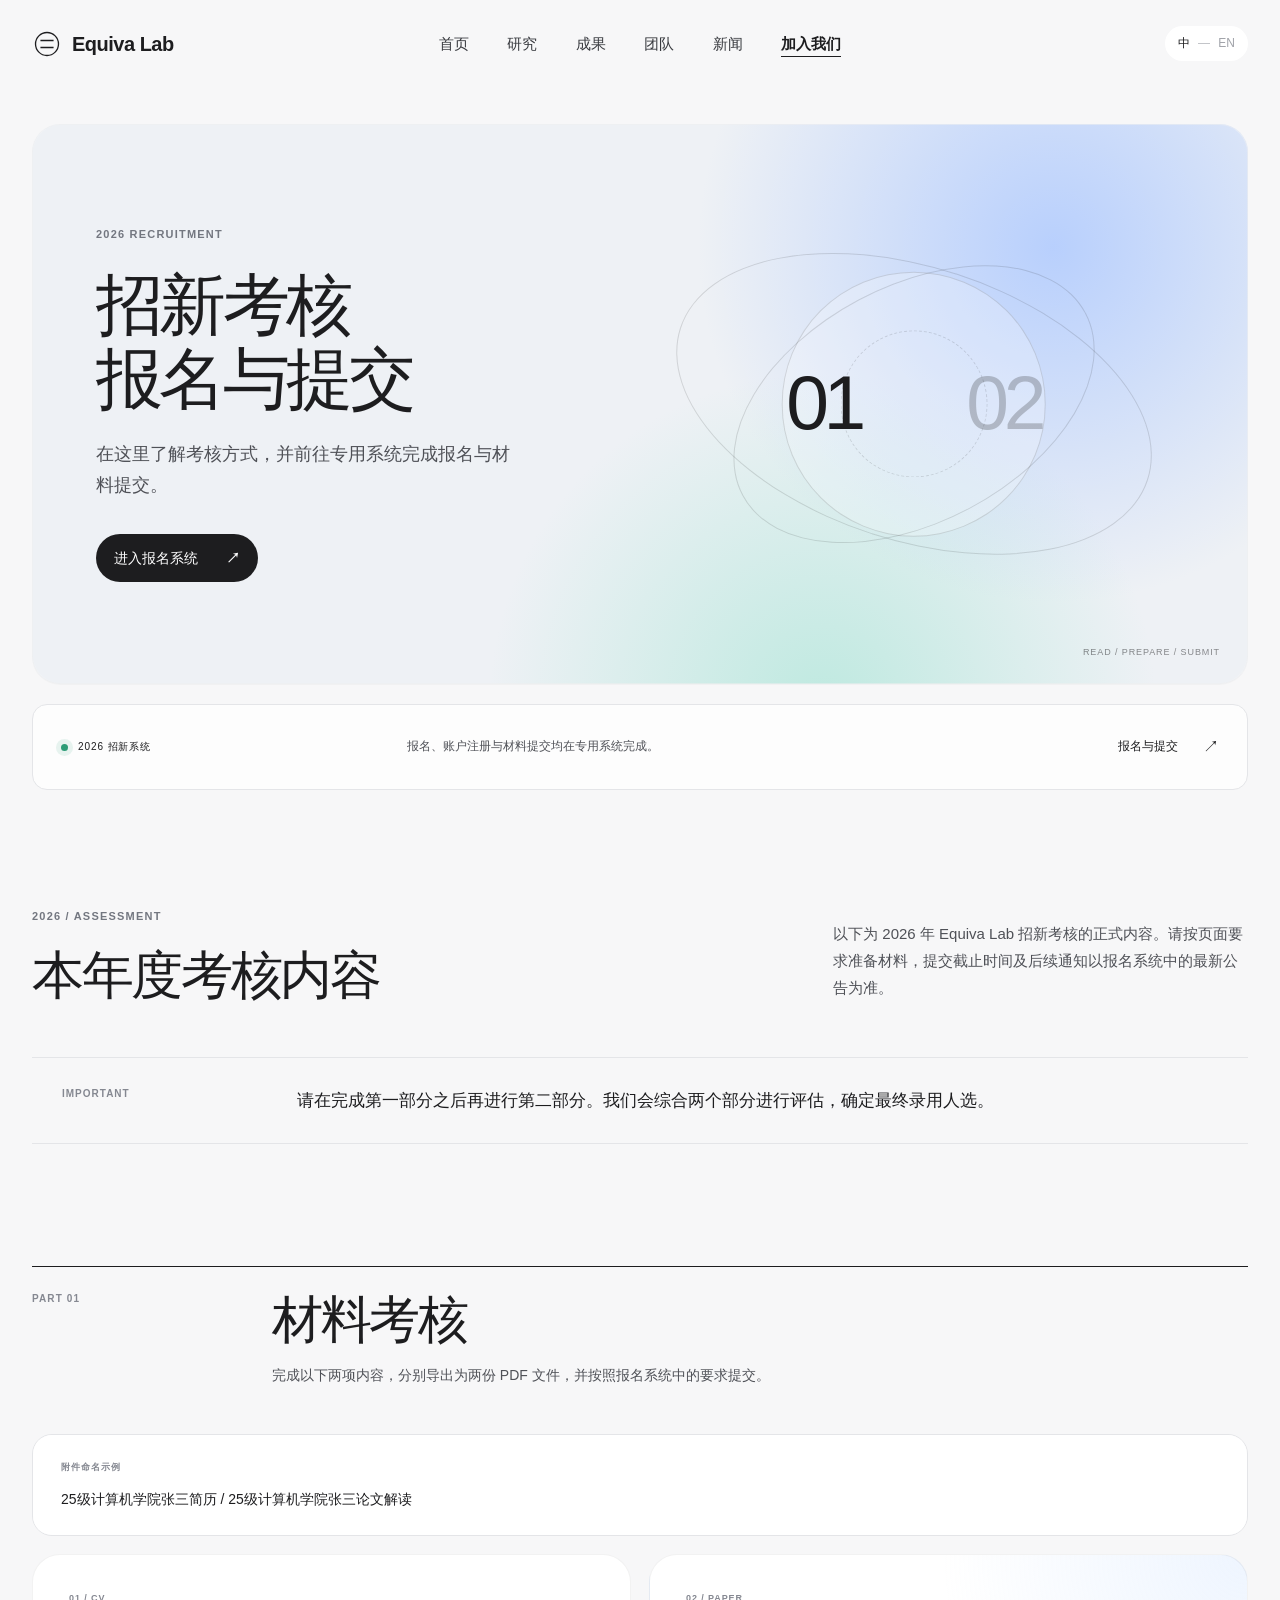
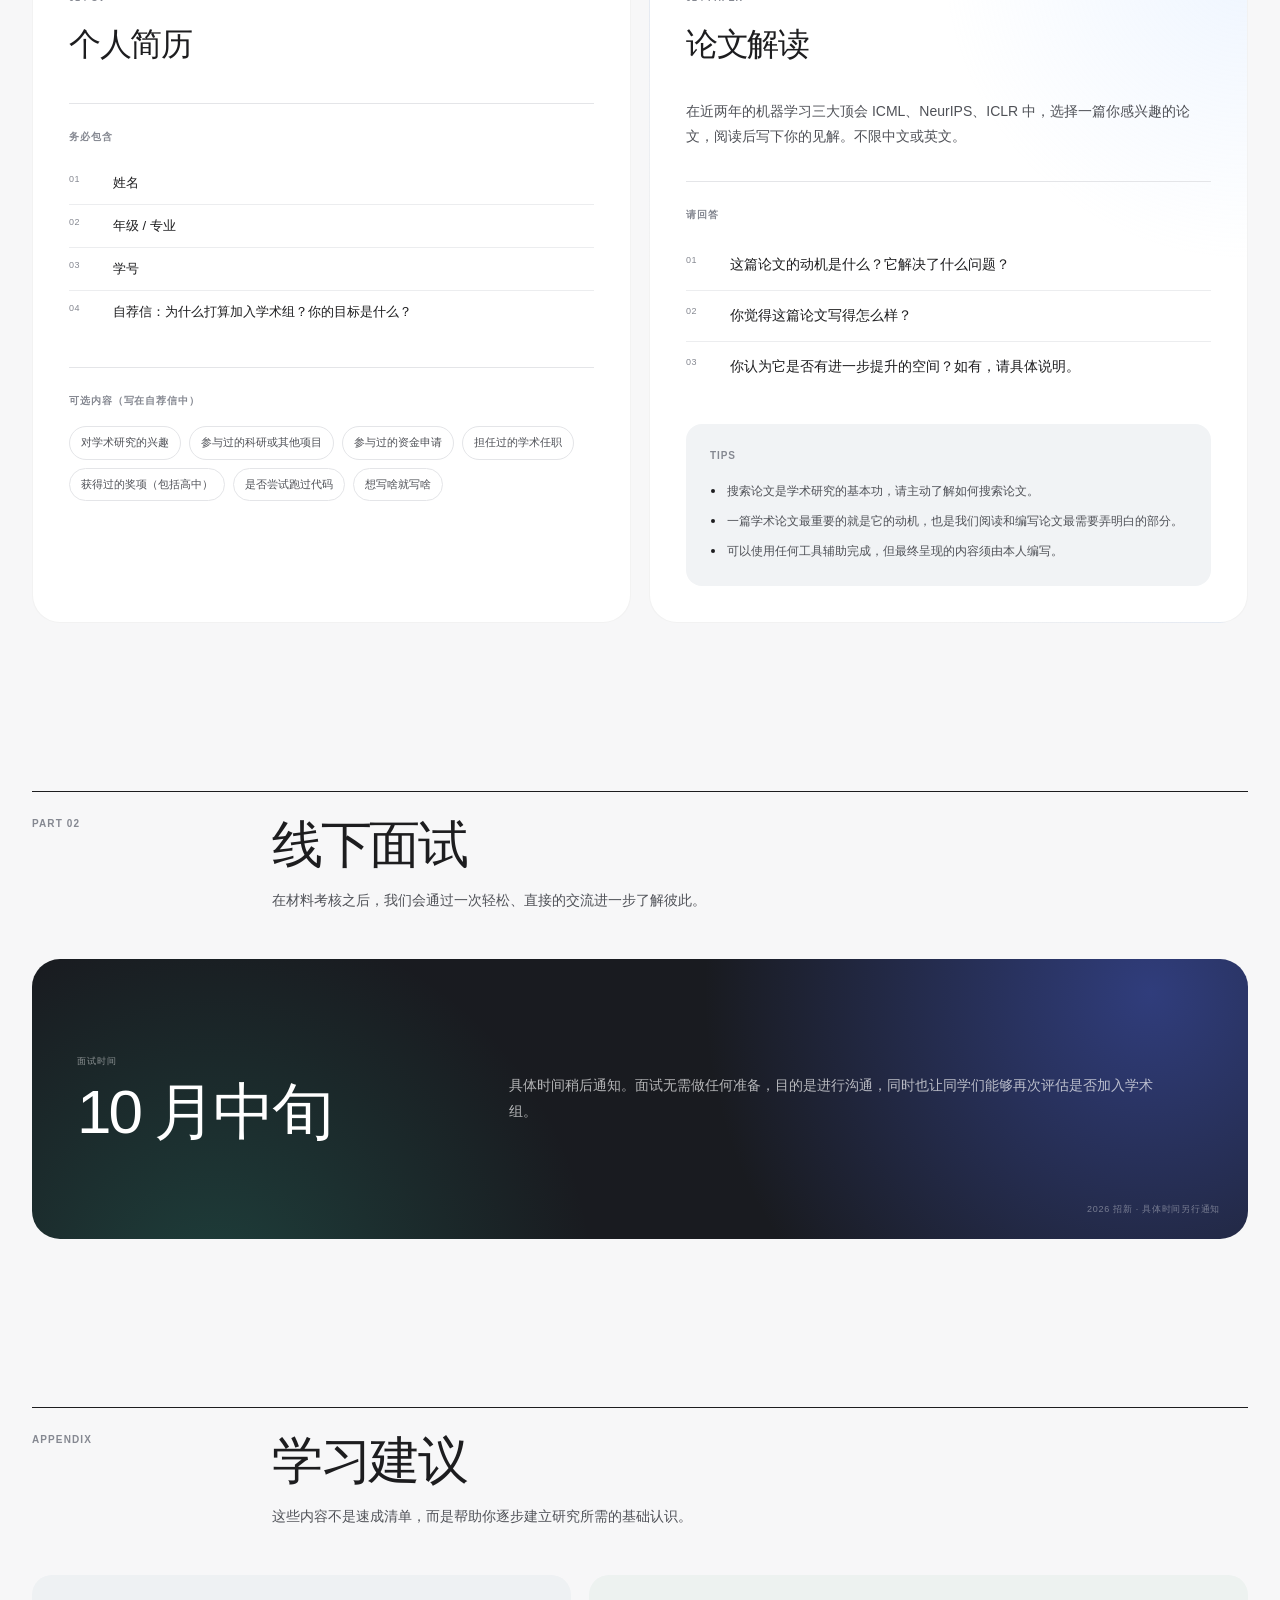
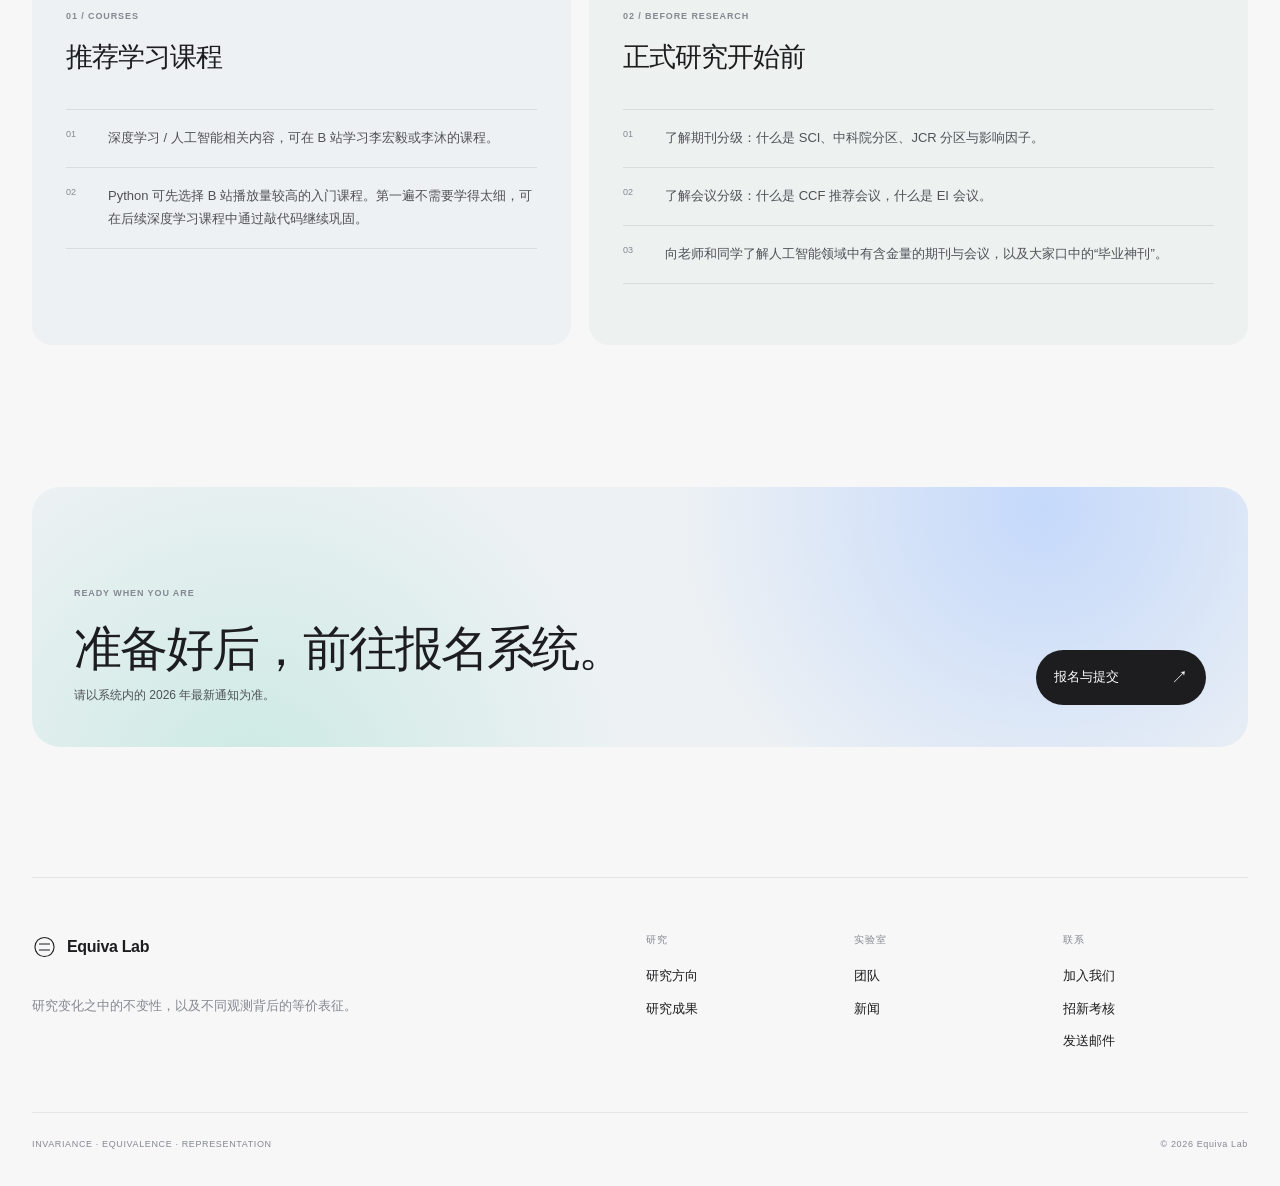
==== commit cfd22f3f: "Make recruitment assessment current" ====
--- a/assessment.html
+++ b/assessment.html
@@ -44,10 +44,10 @@
       <section class="page-section page-shell assessment-intro" id="past-assessment">
         <div class="page-section-heading reveal">
           <div>
-            <p class="page-kicker">2025 / FOR REFERENCE</p>
-            <h2 data-zh="往期考核内容" data-en="Previous assessment brief">往期考核内容</h2>
+            <p class="page-kicker">2026 / ASSESSMENT</p>
+            <h2 data-zh="本年度考核内容" data-en="2026 assessment brief">本年度考核内容</h2>
           </div>
-          <p data-zh="以下为去年的考核内容，仅供了解考核结构与准备方向。2026 年的具体要求、时间及提交方式，以报名系统中的最新公告为准。" data-en="The brief below is from last year and is provided only as a reference for the structure and preparation. For 2026 requirements, dates, and submission methods, follow the latest notice in the submission system.">以下为去年的考核内容，仅供了解考核结构与准备方向。2026 年的具体要求、时间及提交方式，以报名系统中的最新公告为准。</p>
+          <p data-zh="以下为 2026 年 Equiva Lab 招新考核的正式内容。请按页面要求准备材料，提交截止时间及后续通知以报名系统中的最新公告为准。" data-en="This is the official 2026 Equiva Lab recruitment assessment. Prepare the required materials below; submission deadlines and subsequent notices will be published in the submission system.">以下为 2026 年 Equiva Lab 招新考核的正式内容。请按页面要求准备材料，提交截止时间及后续通知以报名系统中的最新公告为准。</p>
         </div>
         <div class="assessment-note reveal">
           <span>IMPORTANT</span>
@@ -60,18 +60,14 @@
           <span>PART 01</span>
           <div>
             <h2 id="part-one-title" data-zh="材料考核" data-en="Written materials">材料考核</h2>
-            <p data-zh="完成以下两项内容，分别导出为 PDF 文件，并作为两份附件发送至指定邮箱。" data-en="Complete both items, export each as a PDF, and send them as two separate attachments to the specified email address.">完成以下两项内容，分别导出为 PDF 文件，并作为两份附件发送至指定邮箱。</p>
+            <p data-zh="完成以下两项内容，分别导出为两份 PDF 文件，并按照报名系统中的要求提交。" data-en="Complete both items, export them as two separate PDF files, and submit them through the recruitment system as instructed.">完成以下两项内容，分别导出为两份 PDF 文件，并按照报名系统中的要求提交。</p>
           </div>
         </header>
 
-        <div class="submission-spec reveal">
-          <div>
-            <span data-zh="往期提交邮箱" data-en="Previous submission email">往期提交邮箱</span>
-            <a href="mailto:sudo.shiyang@gmail.com">sudo.shiyang@gmail.com</a>
-          </div>
+        <div class="submission-spec submission-spec-single reveal">
           <div>
             <span data-zh="附件命名示例" data-en="Example filenames">附件命名示例</span>
-            <p data-zh="24级计算机学院张三简历 / 24级计算机学院张三论文解读" data-en="Class of 2024 · School of Computer Science · Zhang San · CV / Paper Review">24级计算机学院张三简历 / 24级计算机学院张三论文解读</p>
+            <p data-zh="25级计算机学院张三简历 / 25级计算机学院张三论文解读" data-en="Class of 2025 · School of Computer Science · Zhang San · CV / Paper Review">25级计算机学院张三简历 / 25级计算机学院张三论文解读</p>
           </div>
         </div>
 
@@ -133,9 +129,9 @@
           </div>
         </header>
         <div class="interview-panel reveal">
-          <div class="interview-time"><span data-zh="往期安排" data-en="Previous schedule">往期安排</span><strong data-zh="10 月中旬" data-en="Mid-October">10 月中旬</strong></div>
-          <p data-zh="具体时间稍后通知。面试无需做任何准备，目的是进行沟通，同时也让同学们能够再次评估是否加入学术组。" data-en="The exact time was announced later. No preparation was required; the goal was to have a conversation and allow applicants to reconsider whether the research group was right for them.">具体时间稍后通知。面试无需做任何准备，目的是进行沟通，同时也让同学们能够再次评估是否加入学术组。</p>
-          <span class="reference-tag" data-zh="往期信息 · 仅供参考" data-en="Previous information · For reference only">往期信息 · 仅供参考</span>
+          <div class="interview-time"><span data-zh="面试时间" data-en="Interview period">面试时间</span><strong data-zh="10 月中旬" data-en="Mid-October">10 月中旬</strong></div>
+          <p data-zh="具体时间稍后通知。面试无需做任何准备，目的是进行沟通，同时也让同学们能够再次评估是否加入学术组。" data-en="The exact time will be announced later. No preparation is required; the interview is a conversation that also gives applicants another opportunity to decide whether the research group is right for them.">具体时间稍后通知。面试无需做任何准备，目的是进行沟通，同时也让同学们能够再次评估是否加入学术组。</p>
+          <span class="reference-tag" data-zh="2026 招新 · 具体时间另行通知" data-en="2026 recruitment · Exact time to be announced">2026 招新 · 具体时间另行通知</span>
         </div>
       </section>
 
--- a/styles.css
+++ b/styles.css
@@ -2298,6 +2298,8 @@
   background: var(--line);
 }
 
+.submission-spec-single { grid-template-columns: 1fr; }
+
 .submission-spec > div {
   min-width: 0;
   padding: 25px 28px;
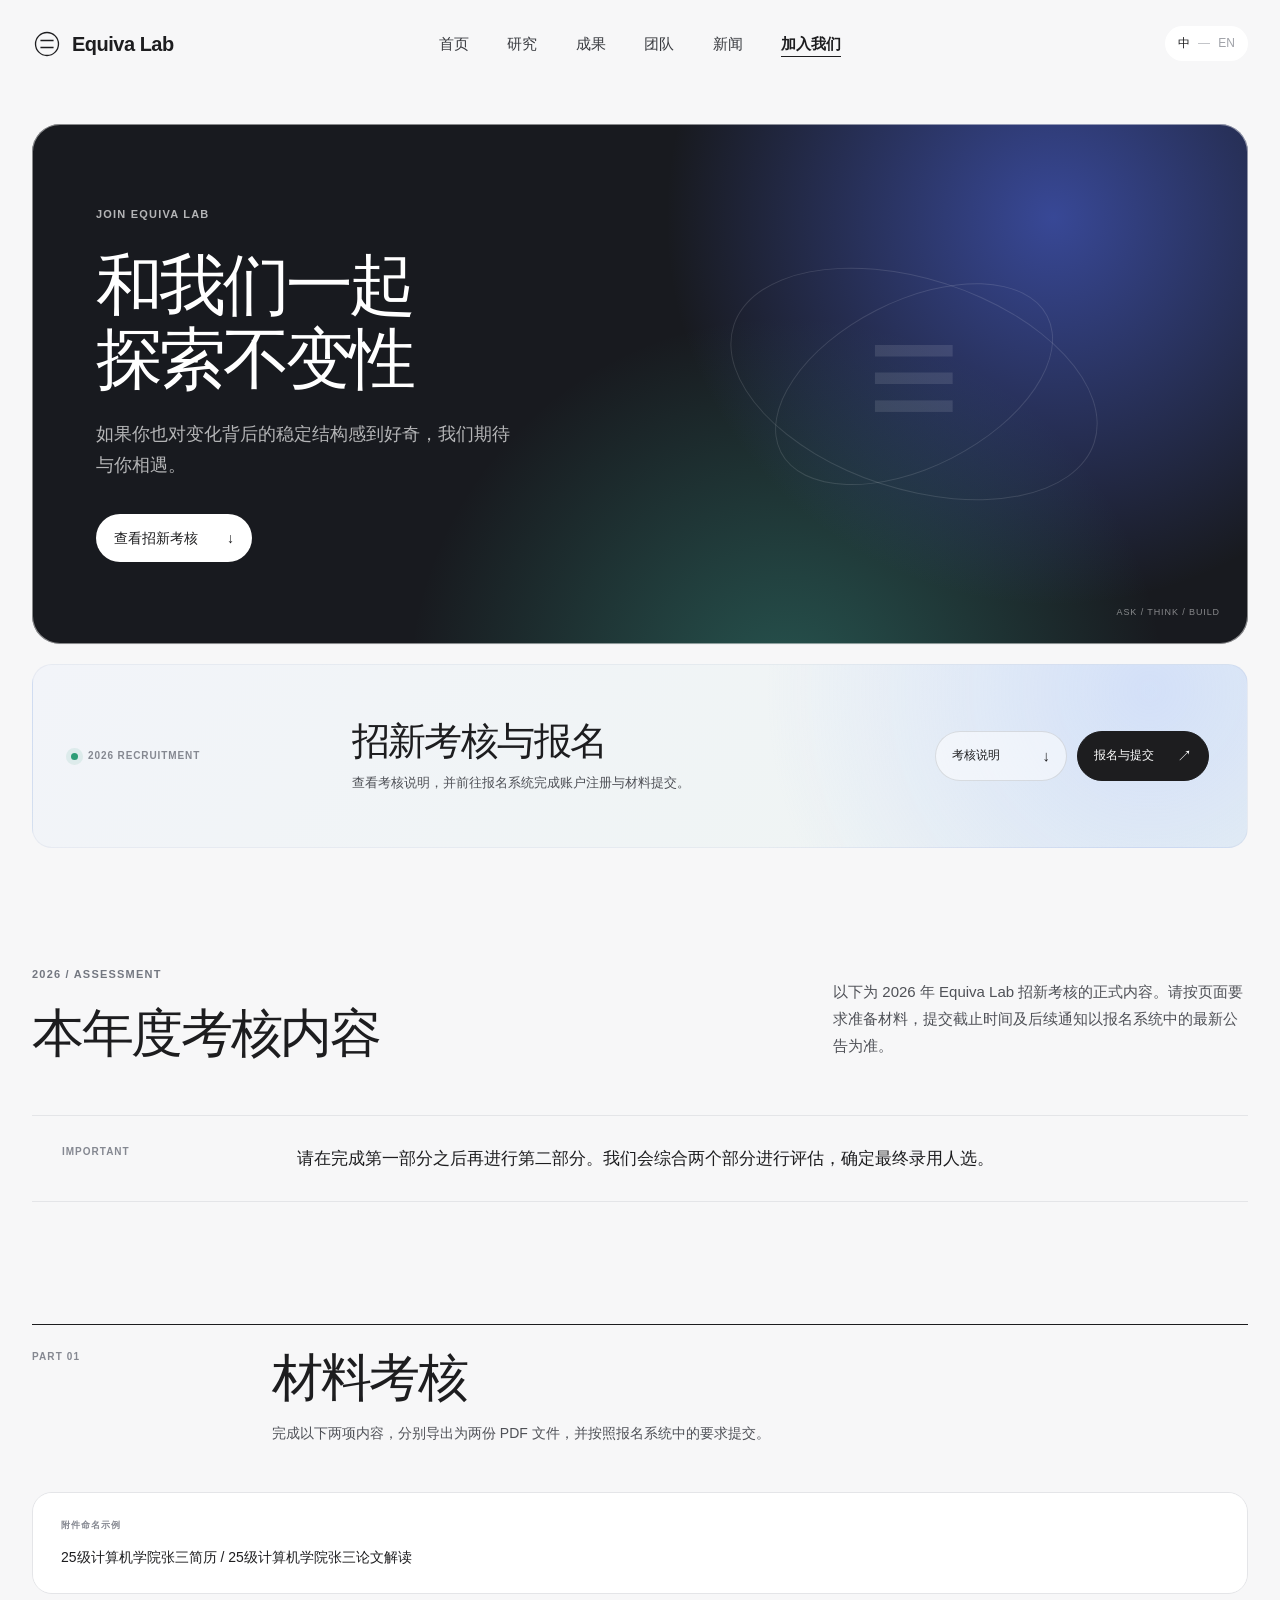
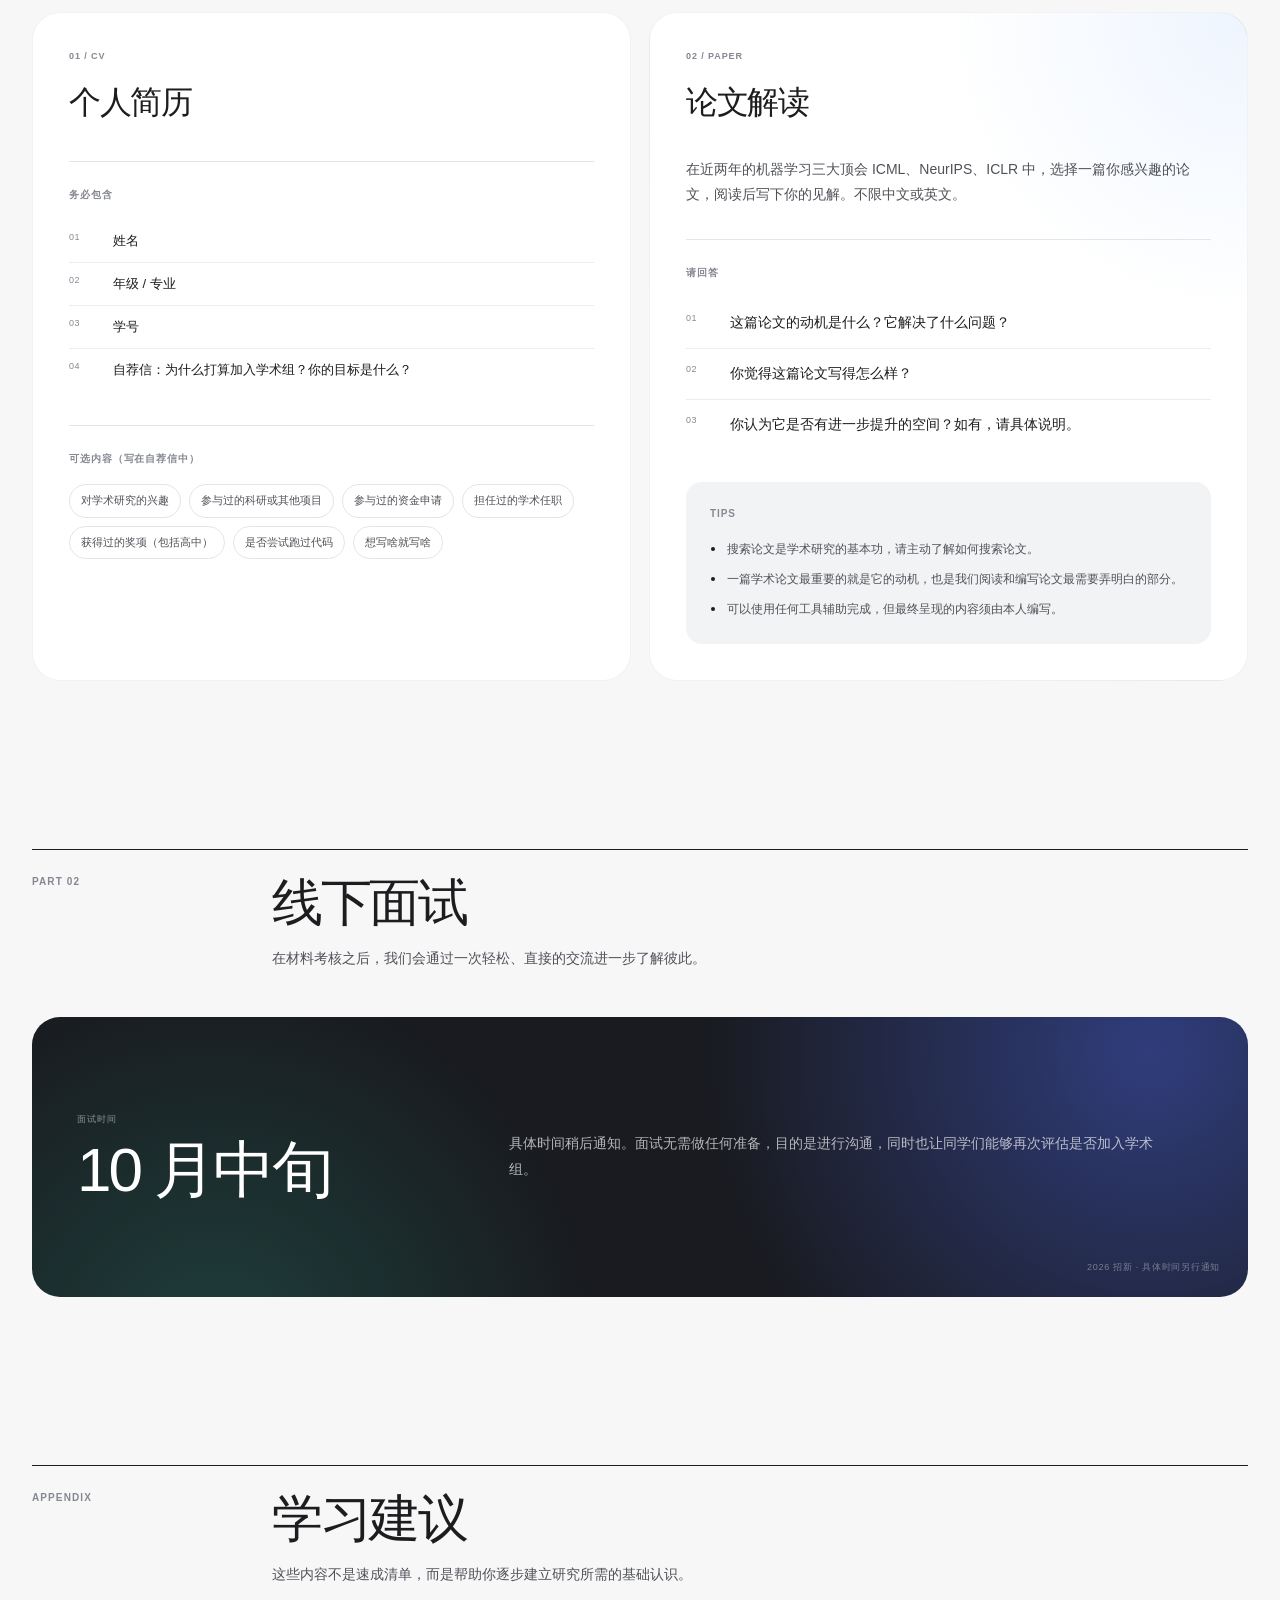
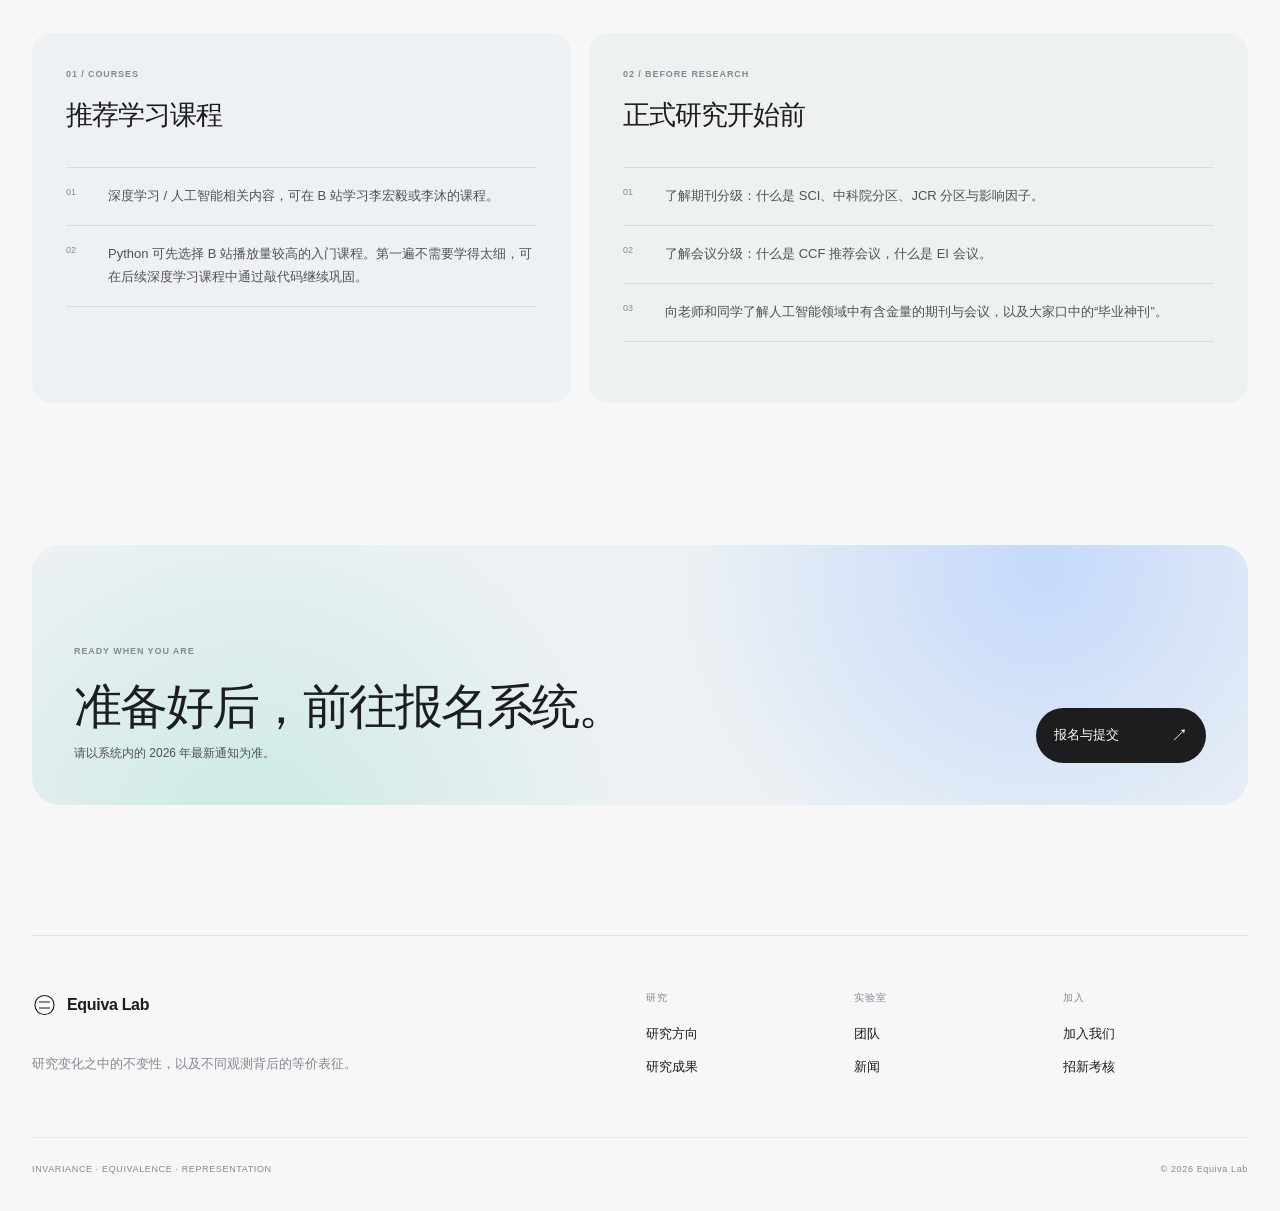
==== commit 66160552: "Merge recruitment assessment into join page" ====
--- a/assessment.html
+++ b/assessment.html
@@ -3,178 +3,13 @@
   <head>
     <meta charset="UTF-8" />
     <meta name="viewport" content="width=device-width, initial-scale=1.0" />
-    <meta name="description" content="Equiva Lab 2026 招新考核说明、报名与材料提交入口。" />
-    <meta name="theme-color" content="#f7f7f8" />
-    <title>招新考核 — Equiva Lab</title>
-    <link rel="icon" href="assets/favicon.svg" type="image/svg+xml" />
-    <link rel="stylesheet" href="styles.css" />
-    <noscript><style>.reveal{opacity:1!important;transform:none!important}</style></noscript>
+    <meta http-equiv="refresh" content="0; url=join.html#assessment" />
+    <meta name="robots" content="noindex" />
+    <link rel="canonical" href="https://equivalab.github.io/join.html#assessment" />
+    <title>招新考核已合并 — Equiva Lab</title>
+    <script>window.location.replace("join.html#assessment");</script>
   </head>
-  <body data-page="join">
-    <a class="skip-link" href="#main">跳至主要内容</a>
-    <header class="site-header" data-header>
-      <a class="brand" href="index.html" aria-label="Equiva Lab 首页"><svg class="brand-mark" viewBox="0 0 32 32" aria-hidden="true"><circle cx="16" cy="16" r="12.25"></circle><path d="M9 12.25h14M9 19.75h14"></path></svg><span>Equiva Lab</span></a>
-      <button class="menu-toggle" type="button" aria-label="打开菜单" aria-expanded="false" data-menu-toggle><span></span><span></span></button>
-      <nav class="site-nav" aria-label="主导航" data-nav>
-        <a href="index.html" data-page-link="home" data-i18n="nav.home">首页</a><a href="index.html#research" data-page-link="research" data-i18n="nav.research">研究</a><a href="results.html" data-page-link="results" data-i18n="nav.results">成果</a><a href="team.html" data-page-link="team" data-i18n="nav.people">团队</a><a href="news.html" data-page-link="news" data-i18n="nav.news">新闻</a><a href="join.html" data-page-link="join" data-i18n="nav.join">加入我们</a>
-      </nav>
-      <button class="language-toggle" type="button" aria-label="Switch to English" data-language-toggle><span class="is-active">中</span><i></i><span>EN</span></button>
-    </header>
-
-    <main class="subpage assessment-page" id="main">
-      <section class="page-hero page-shell assessment-hero">
-        <div class="page-hero-copy reveal">
-          <p class="page-kicker">2026 RECRUITMENT</p>
-          <h1 class="split-title"><span data-zh="招新考核" data-en="Recruitment">招新考核</span><span data-zh="报名与提交" data-en="assessment">报名与提交</span></h1>
-          <p data-zh="在这里了解考核方式，并前往专用系统完成报名与材料提交。" data-en="Review the assessment process here, then use the dedicated system to register and submit your materials.">在这里了解考核方式，并前往专用系统完成报名与材料提交。</p>
-          <a class="page-primary-button assessment-primary-button" href="https://review.su-do.cn/" target="_blank" rel="noopener noreferrer"><span data-zh="进入报名系统" data-en="Open submission system">进入报名系统</span><b>↗</b></a>
-        </div>
-        <div class="page-hero-art assessment-art" aria-hidden="true">
-          <div class="assessment-orbit"><i></i><i></i><strong>01</strong><b>02</b></div>
-          <span>READ / PREPARE / SUBMIT</span>
-        </div>
-      </section>
-
-      <section class="assessment-status page-shell reveal" aria-label="报名状态">
-        <div><span class="status-dot" aria-hidden="true"></span><b data-zh="2026 招新系统" data-en="2026 recruitment system">2026 招新系统</b></div>
-        <p data-zh="报名、账户注册与材料提交均在专用系统完成。" data-en="Registration, account creation, and material submission are handled in the dedicated system.">报名、账户注册与材料提交均在专用系统完成。</p>
-        <a href="https://review.su-do.cn/" target="_blank" rel="noopener noreferrer"><span data-zh="报名与提交" data-en="Register & submit">报名与提交</span><b>↗</b></a>
-      </section>
-
-      <section class="page-section page-shell assessment-intro" id="past-assessment">
-        <div class="page-section-heading reveal">
-          <div>
-            <p class="page-kicker">2026 / ASSESSMENT</p>
-            <h2 data-zh="本年度考核内容" data-en="2026 assessment brief">本年度考核内容</h2>
-          </div>
-          <p data-zh="以下为 2026 年 Equiva Lab 招新考核的正式内容。请按页面要求准备材料，提交截止时间及后续通知以报名系统中的最新公告为准。" data-en="This is the official 2026 Equiva Lab recruitment assessment. Prepare the required materials below; submission deadlines and subsequent notices will be published in the submission system.">以下为 2026 年 Equiva Lab 招新考核的正式内容。请按页面要求准备材料，提交截止时间及后续通知以报名系统中的最新公告为准。</p>
-        </div>
-        <div class="assessment-note reveal">
-          <span>IMPORTANT</span>
-          <p data-zh="请在完成第一部分之后再进行第二部分。我们会综合两个部分进行评估，确定最终录用人选。" data-en="Please complete Part I before proceeding to Part II. We will assess both parts together to determine the final admissions.">请在完成第一部分之后再进行第二部分。我们会综合两个部分进行评估，确定最终录用人选。</p>
-        </div>
-      </section>
-
-      <section class="assessment-part page-shell" aria-labelledby="part-one-title">
-        <header class="assessment-part-heading reveal">
-          <span>PART 01</span>
-          <div>
-            <h2 id="part-one-title" data-zh="材料考核" data-en="Written materials">材料考核</h2>
-            <p data-zh="完成以下两项内容，分别导出为两份 PDF 文件，并按照报名系统中的要求提交。" data-en="Complete both items, export them as two separate PDF files, and submit them through the recruitment system as instructed.">完成以下两项内容，分别导出为两份 PDF 文件，并按照报名系统中的要求提交。</p>
-          </div>
-        </header>
-
-        <div class="submission-spec submission-spec-single reveal">
-          <div>
-            <span data-zh="附件命名示例" data-en="Example filenames">附件命名示例</span>
-            <p data-zh="25级计算机学院张三简历 / 25级计算机学院张三论文解读" data-en="Class of 2025 · School of Computer Science · Zhang San · CV / Paper Review">25级计算机学院张三简历 / 25级计算机学院张三论文解读</p>
-          </div>
-        </div>
-
-        <div class="assessment-card-grid">
-          <article class="assessment-card reveal">
-            <header><span>01 / CV</span><h3 data-zh="个人简历" data-en="Curriculum vitae">个人简历</h3></header>
-            <div class="assessment-card-section">
-              <h4 data-zh="务必包含" data-en="Required">务必包含</h4>
-              <ol class="numbered-list">
-                <li><span>01</span><p data-zh="姓名" data-en="Name">姓名</p></li>
-                <li><span>02</span><p data-zh="年级 / 专业" data-en="Year / Major">年级 / 专业</p></li>
-                <li><span>03</span><p data-zh="学号" data-en="Student ID">学号</p></li>
-                <li><span>04</span><p data-zh="自荐信：为什么打算加入学术组？你的目标是什么？" data-en="Personal statement: Why do you want to join the research group, and what is your goal?">自荐信：为什么打算加入学术组？你的目标是什么？</p></li>
-              </ol>
-            </div>
-            <div class="assessment-card-section optional-section">
-              <h4 data-zh="可选内容（写在自荐信中）" data-en="Optional topics for the statement">可选内容（写在自荐信中）</h4>
-              <ul class="compact-list">
-                <li data-zh="对学术研究的兴趣" data-en="Your interest in academic research">对学术研究的兴趣</li>
-                <li data-zh="参与过的科研或其他项目" data-en="Research or other projects you have joined">参与过的科研或其他项目</li>
-                <li data-zh="参与过的资金申请" data-en="Funding applications you have participated in">参与过的资金申请</li>
-                <li data-zh="担任过的学术任职" data-en="Academic roles you have held">担任过的学术任职</li>
-                <li data-zh="获得过的奖项（包括高中）" data-en="Awards received, including in high school">获得过的奖项（包括高中）</li>
-                <li data-zh="是否尝试跑过代码" data-en="Whether you have tried running code">是否尝试跑过代码</li>
-                <li data-zh="想写啥就写啥" data-en="Anything else you would like to add">想写啥就写啥</li>
-              </ul>
-            </div>
-          </article>
-
-          <article class="assessment-card assessment-card-paper reveal">
-            <header><span>02 / PAPER</span><h3 data-zh="论文解读" data-en="Paper review">论文解读</h3></header>
-            <p class="assessment-lead" data-zh="在近两年的机器学习三大顶会 ICML、NeurIPS、ICLR 中，选择一篇你感兴趣的论文，阅读后写下你的见解。不限中文或英文。" data-en="Choose a paper that interests you from ICML, NeurIPS, or ICLR within the past two years. Read it and write your own reflections in either Chinese or English.">在近两年的机器学习三大顶会 ICML、NeurIPS、ICLR 中，选择一篇你感兴趣的论文，阅读后写下你的见解。不限中文或英文。</p>
-            <div class="assessment-card-section">
-              <h4 data-zh="请回答" data-en="Questions to address">请回答</h4>
-              <ol class="numbered-list questions-list">
-                <li><span>01</span><p data-zh="这篇论文的动机是什么？它解决了什么问题？" data-en="What motivates the paper, and what problem does it address?">这篇论文的动机是什么？它解决了什么问题？</p></li>
-                <li><span>02</span><p data-zh="你觉得这篇论文写得怎么样？" data-en="How well do you think the paper is written?">你觉得这篇论文写得怎么样？</p></li>
-                <li><span>03</span><p data-zh="你认为它是否有进一步提升的空间？如有，请具体说明。" data-en="Do you see room for further improvement? If so, explain.">你认为它是否有进一步提升的空间？如有，请具体说明。</p></li>
-              </ol>
-            </div>
-            <div class="assessment-tips">
-              <h4>TIPS</h4>
-              <ul class="plain-list">
-                <li data-zh="搜索论文是学术研究的基本功，请主动了解如何搜索论文。" data-en="Literature search is a fundamental research skill; learn how to find papers effectively.">搜索论文是学术研究的基本功，请主动了解如何搜索论文。</li>
-                <li data-zh="一篇学术论文最重要的就是它的动机，也是我们阅读和编写论文最需要弄明白的部分。" data-en="Motivation is the most important part of a paper and should be understood clearly when reading and writing.">一篇学术论文最重要的就是它的动机，也是我们阅读和编写论文最需要弄明白的部分。</li>
-                <li data-zh="可以使用任何工具辅助完成，但最终呈现的内容须由本人编写。" data-en="You may use any tools for assistance, but the final submitted content must be written by you.">可以使用任何工具辅助完成，但最终呈现的内容须由本人编写。</li>
-              </ul>
-            </div>
-          </article>
-        </div>
-      </section>
-
-      <section class="assessment-part interview-part page-shell" aria-labelledby="part-two-title">
-        <header class="assessment-part-heading reveal">
-          <span>PART 02</span>
-          <div>
-            <h2 id="part-two-title" data-zh="线下面试" data-en="In-person interview">线下面试</h2>
-            <p data-zh="在材料考核之后，我们会通过一次轻松、直接的交流进一步了解彼此。" data-en="After the written assessment, we will get to know each other through a relaxed and direct conversation.">在材料考核之后，我们会通过一次轻松、直接的交流进一步了解彼此。</p>
-          </div>
-        </header>
-        <div class="interview-panel reveal">
-          <div class="interview-time"><span data-zh="面试时间" data-en="Interview period">面试时间</span><strong data-zh="10 月中旬" data-en="Mid-October">10 月中旬</strong></div>
-          <p data-zh="具体时间稍后通知。面试无需做任何准备，目的是进行沟通，同时也让同学们能够再次评估是否加入学术组。" data-en="The exact time will be announced later. No preparation is required; the interview is a conversation that also gives applicants another opportunity to decide whether the research group is right for them.">具体时间稍后通知。面试无需做任何准备，目的是进行沟通，同时也让同学们能够再次评估是否加入学术组。</p>
-          <span class="reference-tag" data-zh="2026 招新 · 具体时间另行通知" data-en="2026 recruitment · Exact time to be announced">2026 招新 · 具体时间另行通知</span>
-        </div>
-      </section>
-
-      <section class="assessment-part appendix-part page-shell" aria-labelledby="appendix-title">
-        <header class="assessment-part-heading reveal">
-          <span>APPENDIX</span>
-          <div>
-            <h2 id="appendix-title" data-zh="学习建议" data-en="Learning suggestions">学习建议</h2>
-            <p data-zh="这些内容不是速成清单，而是帮助你逐步建立研究所需的基础认识。" data-en="These are not a crash-course checklist, but suggestions for gradually building the foundations needed for research.">这些内容不是速成清单，而是帮助你逐步建立研究所需的基础认识。</p>
-          </div>
-        </header>
-        <div class="appendix-grid">
-          <article class="appendix-card reveal">
-            <span>01 / COURSES</span>
-            <h3 data-zh="推荐学习课程" data-en="Recommended courses">推荐学习课程</h3>
-            <ol>
-              <li><b>01</b><p data-zh="深度学习 / 人工智能相关内容，可在 B 站学习李宏毅或李沐的课程。" data-en="For deep learning and AI, consider courses by Hung-yi Lee or Mu Li on Bilibili.">深度学习 / 人工智能相关内容，可在 B 站学习李宏毅或李沐的课程。</p></li>
-              <li><b>02</b><p data-zh="Python 可先选择 B 站播放量较高的入门课程。第一遍不需要学得太细，可在后续深度学习课程中通过敲代码继续巩固。" data-en="For Python, start with a popular introductory course on Bilibili. You do not need every detail on the first pass; reinforce it later by coding alongside a deep learning course.">Python 可先选择 B 站播放量较高的入门课程。第一遍不需要学得太细，可在后续深度学习课程中通过敲代码继续巩固。</p></li>
-            </ol>
-          </article>
-          <article class="appendix-card reveal">
-            <span>02 / BEFORE RESEARCH</span>
-            <h3 data-zh="正式研究开始前" data-en="Before starting research">正式研究开始前</h3>
-            <ol>
-              <li><b>01</b><p data-zh="了解期刊分级：什么是 SCI、中科院分区、JCR 分区与影响因子。" data-en="Learn journal classifications: SCI, CAS journal ranking, JCR quartiles, and impact factor.">了解期刊分级：什么是 SCI、中科院分区、JCR 分区与影响因子。</p></li>
-              <li><b>02</b><p data-zh="了解会议分级：什么是 CCF 推荐会议，什么是 EI 会议。" data-en="Learn conference classifications: CCF-recommended conferences and EI-indexed conferences.">了解会议分级：什么是 CCF 推荐会议，什么是 EI 会议。</p></li>
-              <li><b>03</b><p data-zh="向老师和同学了解人工智能领域中有含金量的期刊与会议，以及大家口中的“毕业神刊”。" data-en="Ask teachers and peers which AI journals and conferences are considered substantive, and understand what people informally call easy publication venues.">向老师和同学了解人工智能领域中有含金量的期刊与会议，以及大家口中的“毕业神刊”。</p></li>
-            </ol>
-          </article>
-        </div>
-      </section>
-
-      <section class="assessment-final page-shell reveal">
-        <div>
-          <span>READY WHEN YOU ARE</span>
-          <h2 data-zh="准备好后，前往报名系统。" data-en="When ready, continue to the submission system.">准备好后，前往报名系统。</h2>
-          <p data-zh="请以系统内的 2026 年最新通知为准。" data-en="Please follow the latest 2026 notice in the system.">请以系统内的 2026 年最新通知为准。</p>
-        </div>
-        <a href="https://review.su-do.cn/" target="_blank" rel="noopener noreferrer"><span data-zh="报名与提交" data-en="Register & submit">报名与提交</span><b>↗</b></a>
-      </section>
-    </main>
-
-    <footer class="site-footer subpage-footer" data-site-footer></footer>
-    <script src="app.js"></script>
+  <body>
+    <p>招新考核内容已合并至<a href="join.html#assessment">加入我们页面</a>。</p>
   </body>
 </html>
